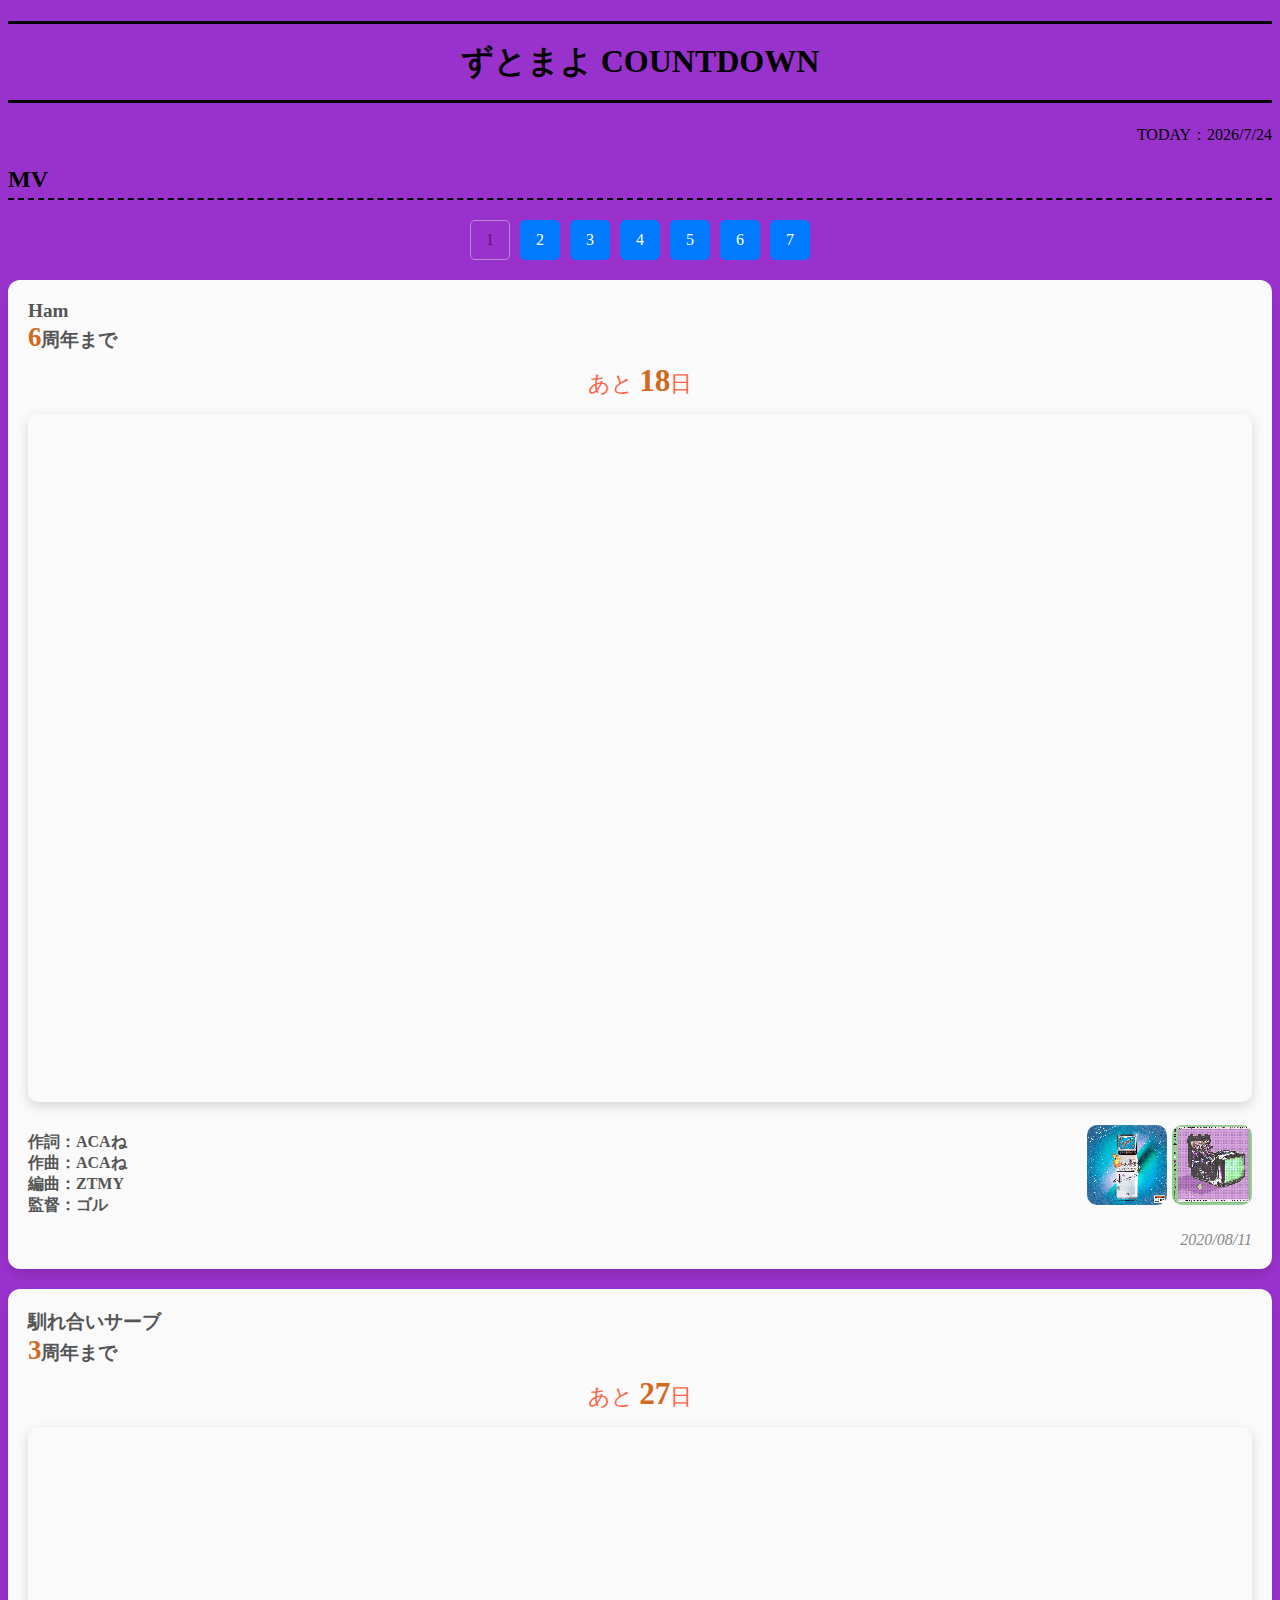
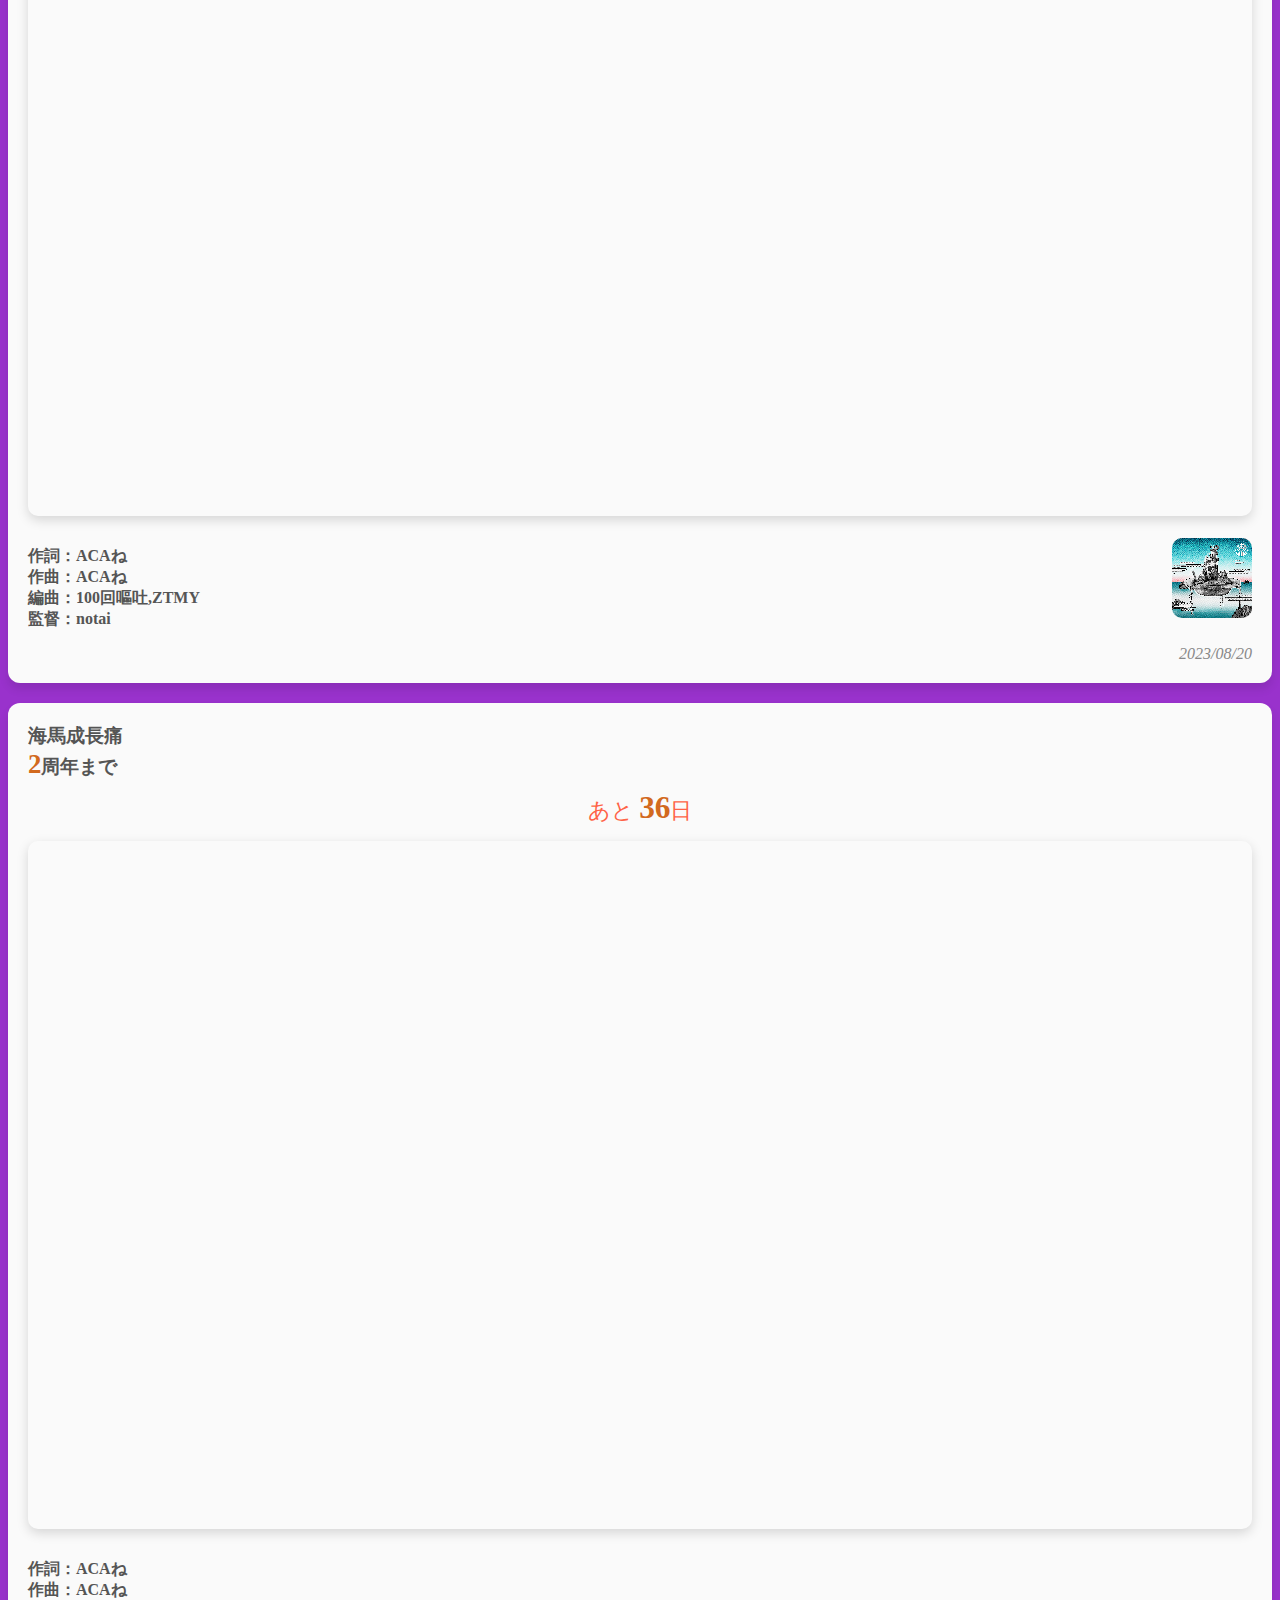
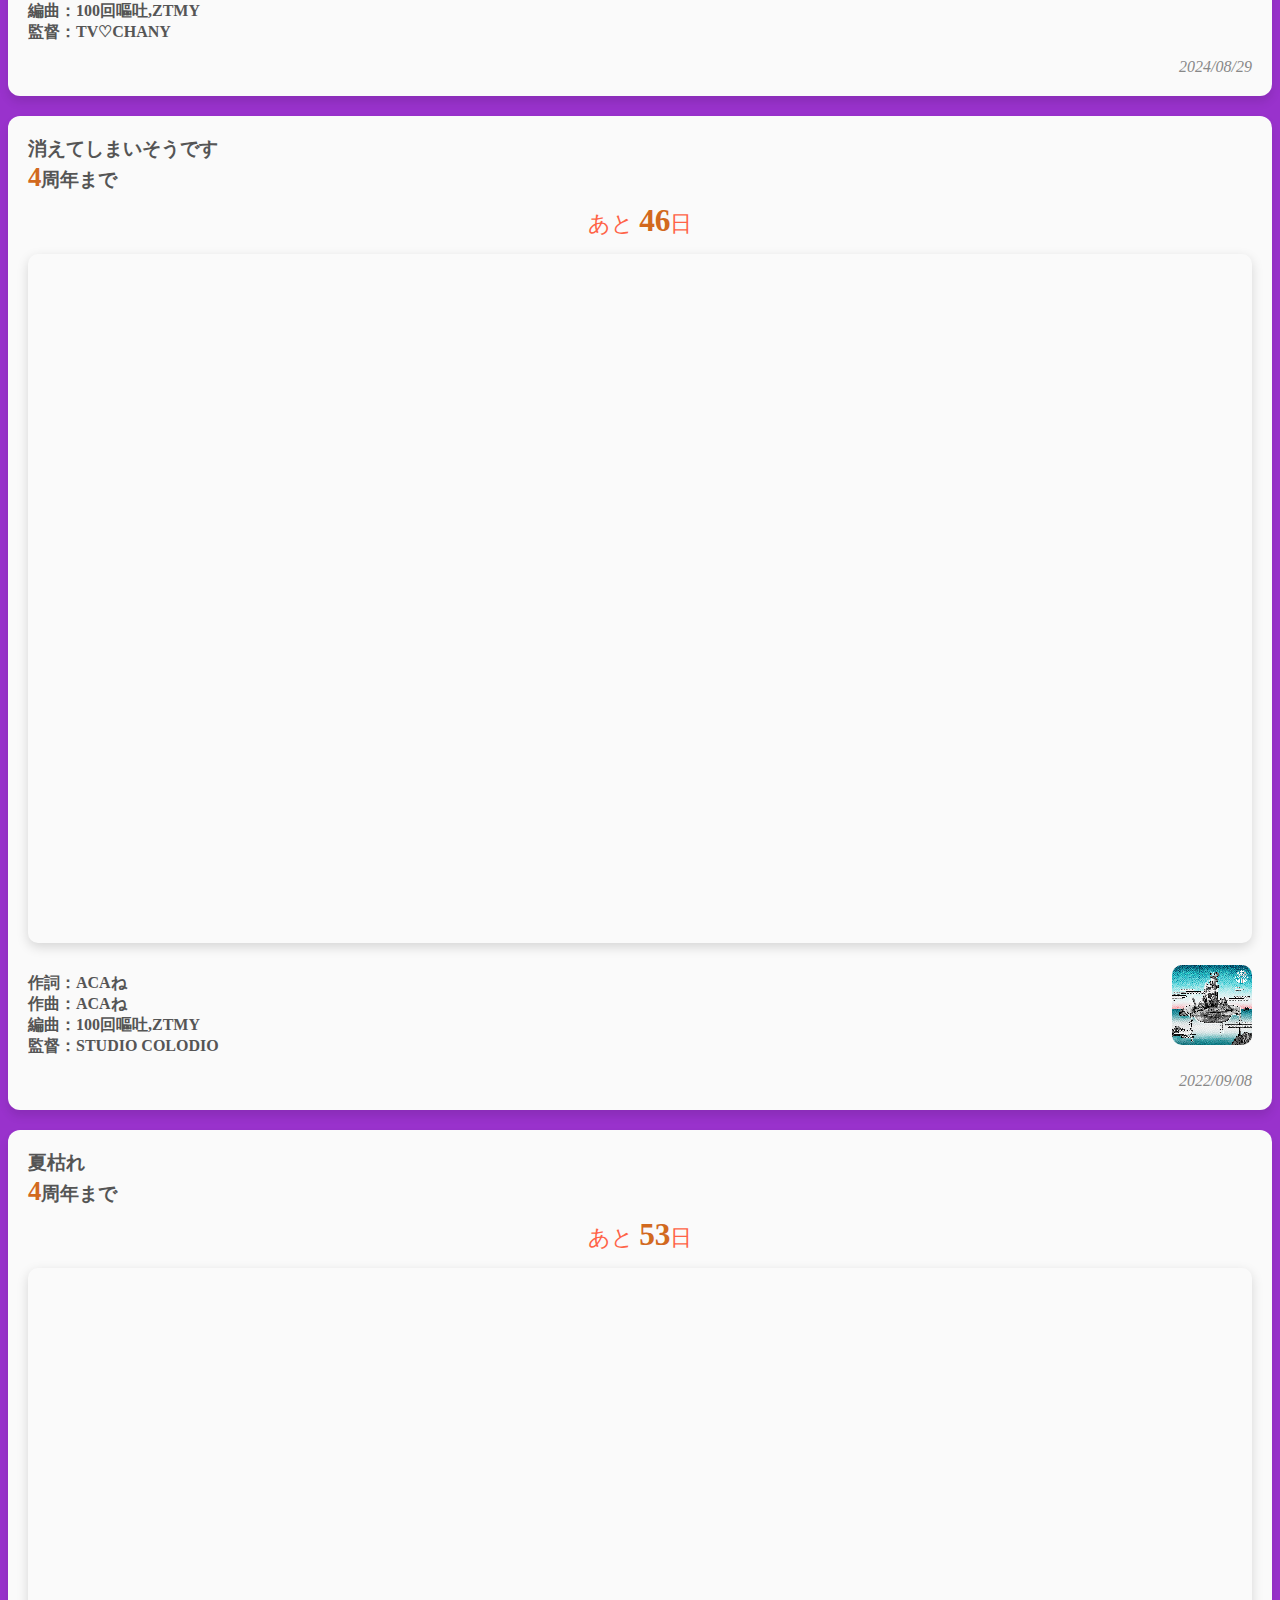
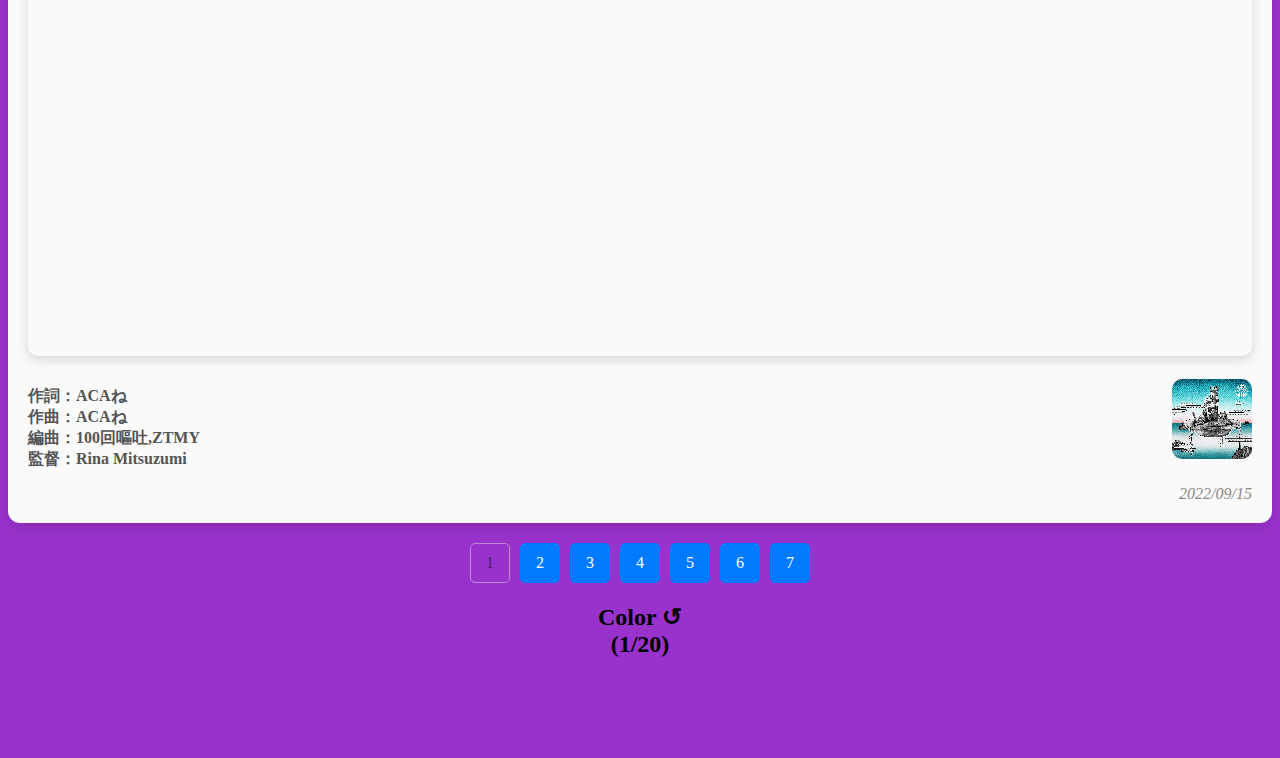
==== index.html @ fba8f708 "ページネーション仕組み完成" ====
<!DOCTYPE html>
<html>
  <head>
    <meta charset="utf-8" />
    <meta name="viewport" content="width=device-width, initial-scale=1.0" />
    <title>ずとまよ COUNTDOWN</title>
    <link rel="stylesheet" href="css/styles.css" />
  </head>
  <body>
    <div id="confetti" class="confetti">
      <canvas></canvas>
      <h1
        id="header"
        onclick="createDisplay(DISPLAY.MV.code)"
        class="center-text"
      >
        ずとまよ COUNTDOWN
      </h1>
      <div class="margin-bottom-100" id="display"></div>
    </div>
    <script src="https://code.jquery.com/jquery-3.6.0.min.js"></script>
    <script src="js/confetti.js"></script>
    <script src="js/functions.js"></script>
    <script src="js/main.js"></script>
  </body>
</html>
---- css/styles.css ----
/* 画面タイトル用CSS */
h1 {
  padding: 1rem 2rem;
  border-top: 3px solid ;
  border-bottom: 3px solid ;
  cursor: pointer;
}

.h2-display {
  border-bottom: 2px dashed;
  padding-bottom: 5px;
  font-size: 1.5em;
}

/* テキスト用CSS */
*{
  font-family: "misaki_gothic_2nd";
  image-rendering: pixelated;
}

.center-text {
  text-align: center;
}

.left-text {
  text-align: left;
}

.right-text {
  text-align: right;
}

.margin-top-20 {
  margin: 20px auto;
}

.margin-bottom-100 {
  margin: auto auto 100px auto;
}
/* mv用CSS */
.mv-list {
  display: flex;
  flex-direction: column;
  gap: 20px;
}

.mv-item {
  background-color: #fafafa;
  padding: 20px;
  border-radius: 12px;
  box-shadow: 0 6px 10px rgba(0, 0, 0, 0.1);
  transition: background-color 0.3s ease;
}

.mv-item:hover {
  background-color: #f4f4f4;
}

.mv-name {
  font-weight: bold;
  font-size: 1.2em;
  color: #555;
}

/* 強調スタイル */
.highlight {
  font-weight: bold;
  font-size: 1.4em;
  color: #d2691e;
}

.mv-days {
  color: #ff6347;
  font-size: 1.4em;
  text-align: center;
  margin-top: 10px;
}

.mv-iframe-container {
  position: relative;
  width: 100%;
  padding-top: 56.25%; /* 16:9 aspect ratio */
  margin-top: 15px;
  box-shadow: 0 4px 12px rgba(0, 0, 0, 0.15);
  border-radius: 10px;
  overflow: hidden;
}

.mv-iframe-container iframe {
  position: absolute;
  top: 0;
  left: 0;
  width: 100%;
  height: 100%;
}


/* 横並びにするためのスタイル */
.mv-info-container {
  display: flex;
  justify-content: space-between;
  align-items: center;
  margin-top: 15px;
}

.mv-info {
  margin-top: 15px;
  font-size: 1em;
  color: #555;
  font-weight: bold;
}

.album-container {
  text-align: right;
  margin-left: 10px;
}

/* 画像用CSS */
.album {
  width: 80px;
  height: 80px;
  border-radius: 10px;
  margin-left: 5px;
  transition: transform 0.3s ease;
}

.album:hover {
  transform: scale(1.1);
}

/* 日付スタイル */
.mv-date {
  text-align: right;
  font-style: italic;
  font-family: "Georgia", serif;
  color: #888;
  margin-top: 15px;
}


/* 紙吹雪用CSS */
.confetti canvas {
  position: fixed;
  top: 0;
  left: 0;
  width: 100%;  /* 幅を全体に広げる */
  height: 100%; /* 高さを全体に広げる */
  pointer-events: none; /* 他の要素の操作を妨げないようにする */
}

/* ページネーション用 */
.pagination {
  display: flex;
  justify-content: center;
  align-items: center;
  margin: 20px 0;
}

.pagination a {
  /* color: #333; */
  padding: 10px 15px;
  margin: 0 5px;
  border: 1px solid #ddd;
  border-radius: 5px;
  text-decoration: none;
  transition: background-color 0.3s, color 0.3s;
}

.pagination a:hover {
  background-color: #f0f0f0;
  color: #007bff;
}

.pagination a.active {
  background-color: #007bff;
  color: #fff;
  border: 1px solid #007bff;
}

.pagination a.disabled {
  pointer-events: none;
  opacity: 0.5;
}
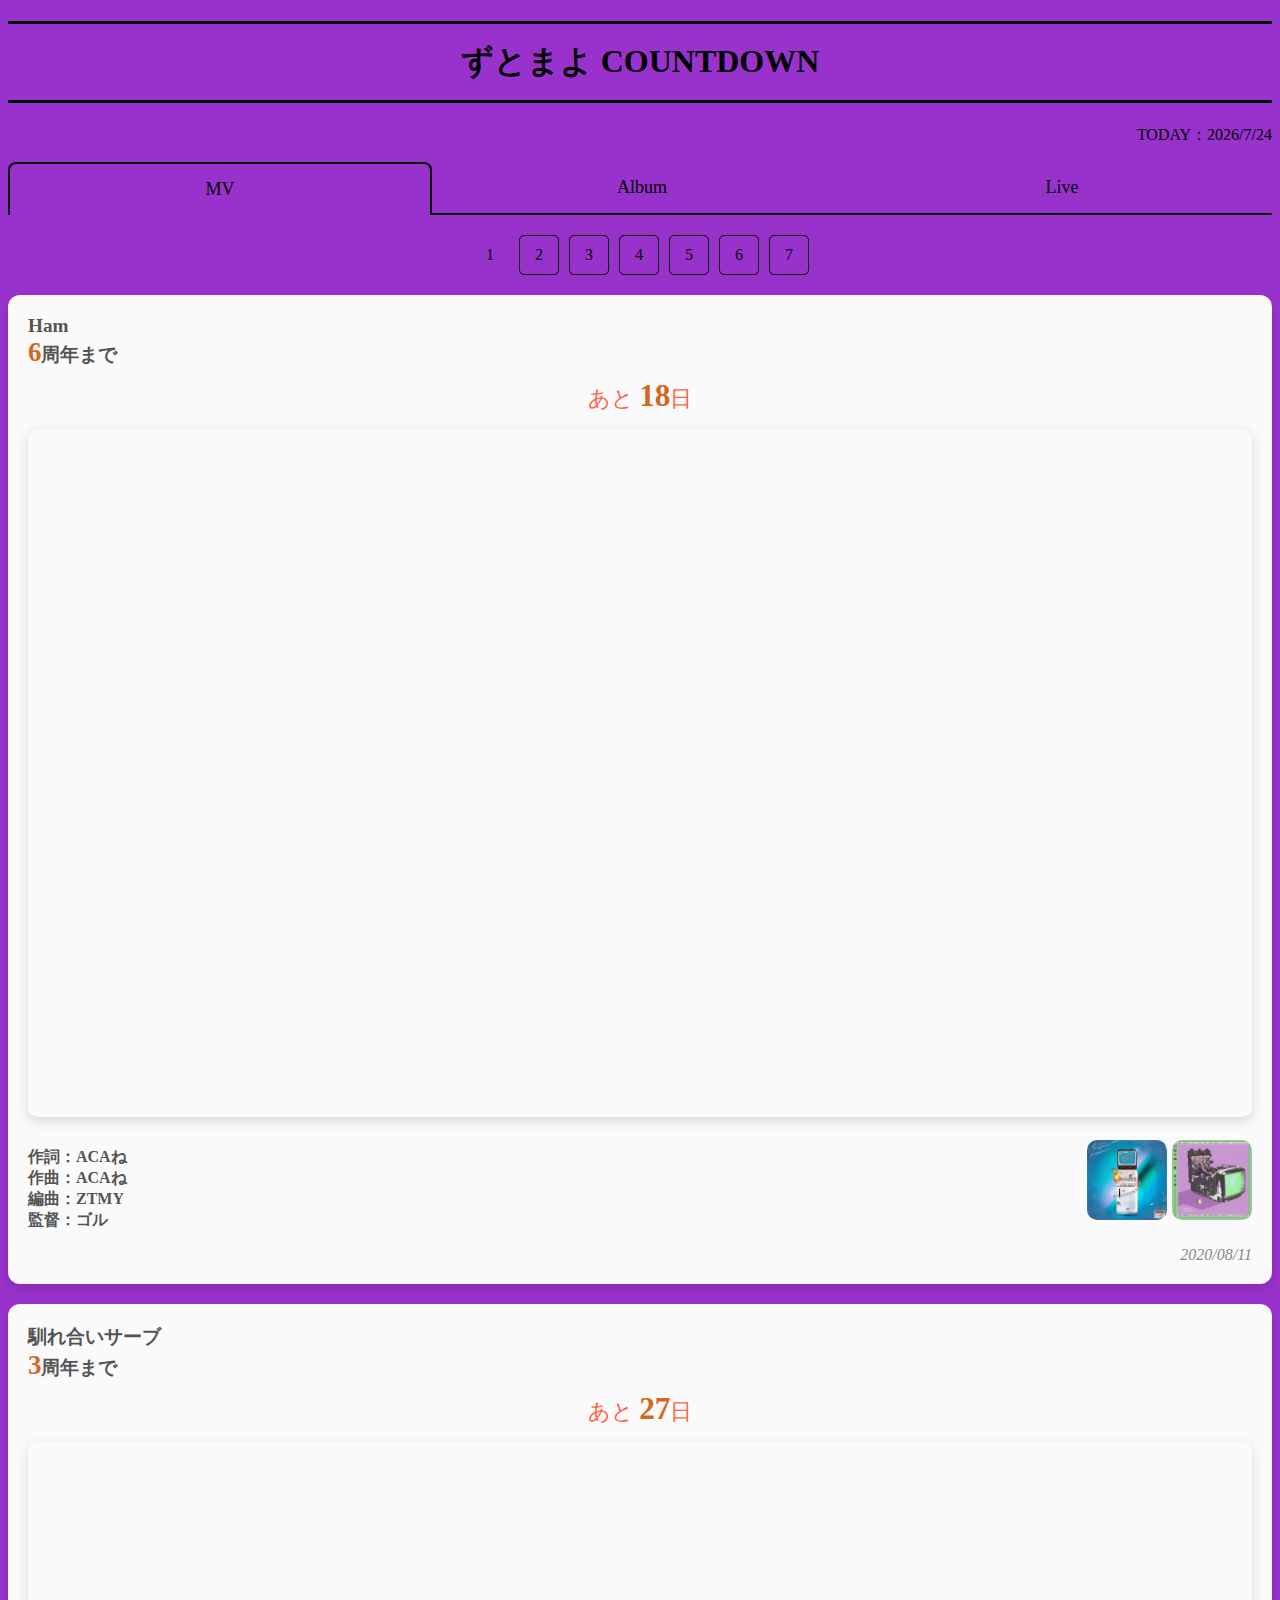
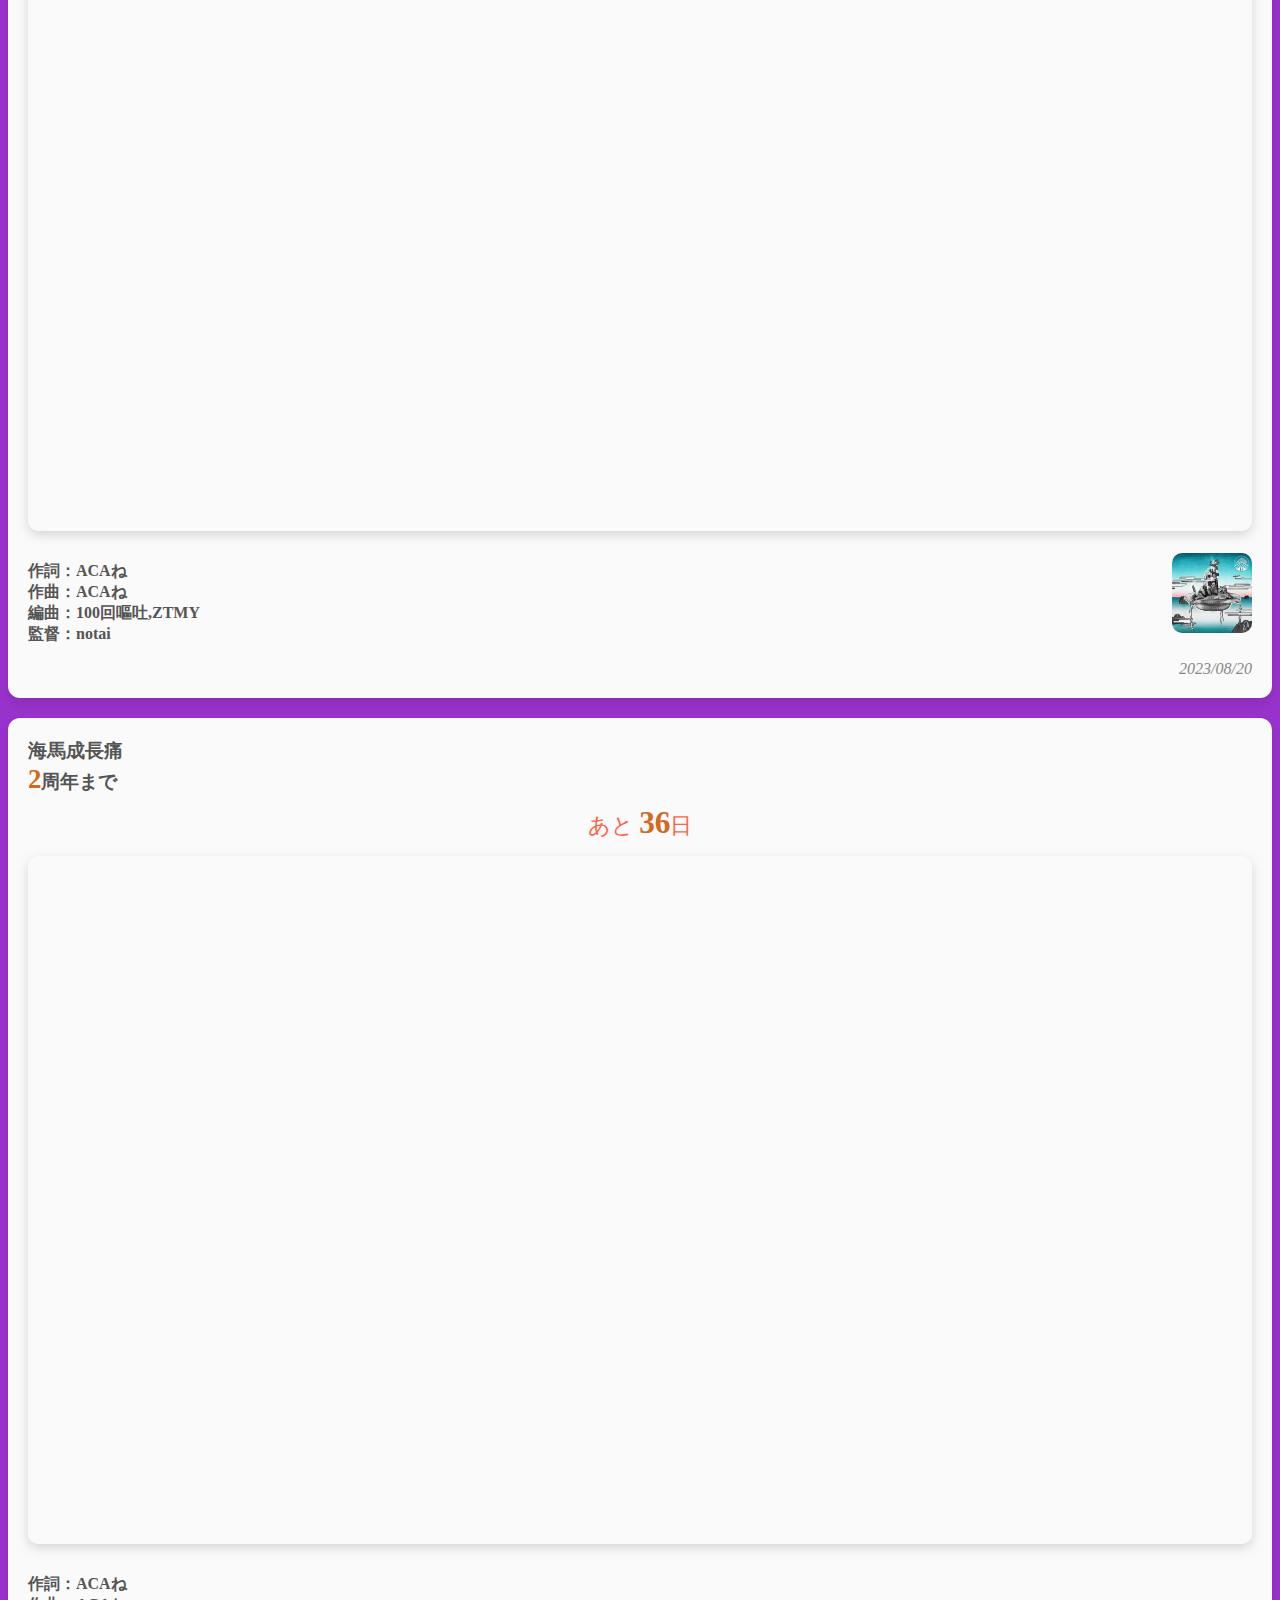
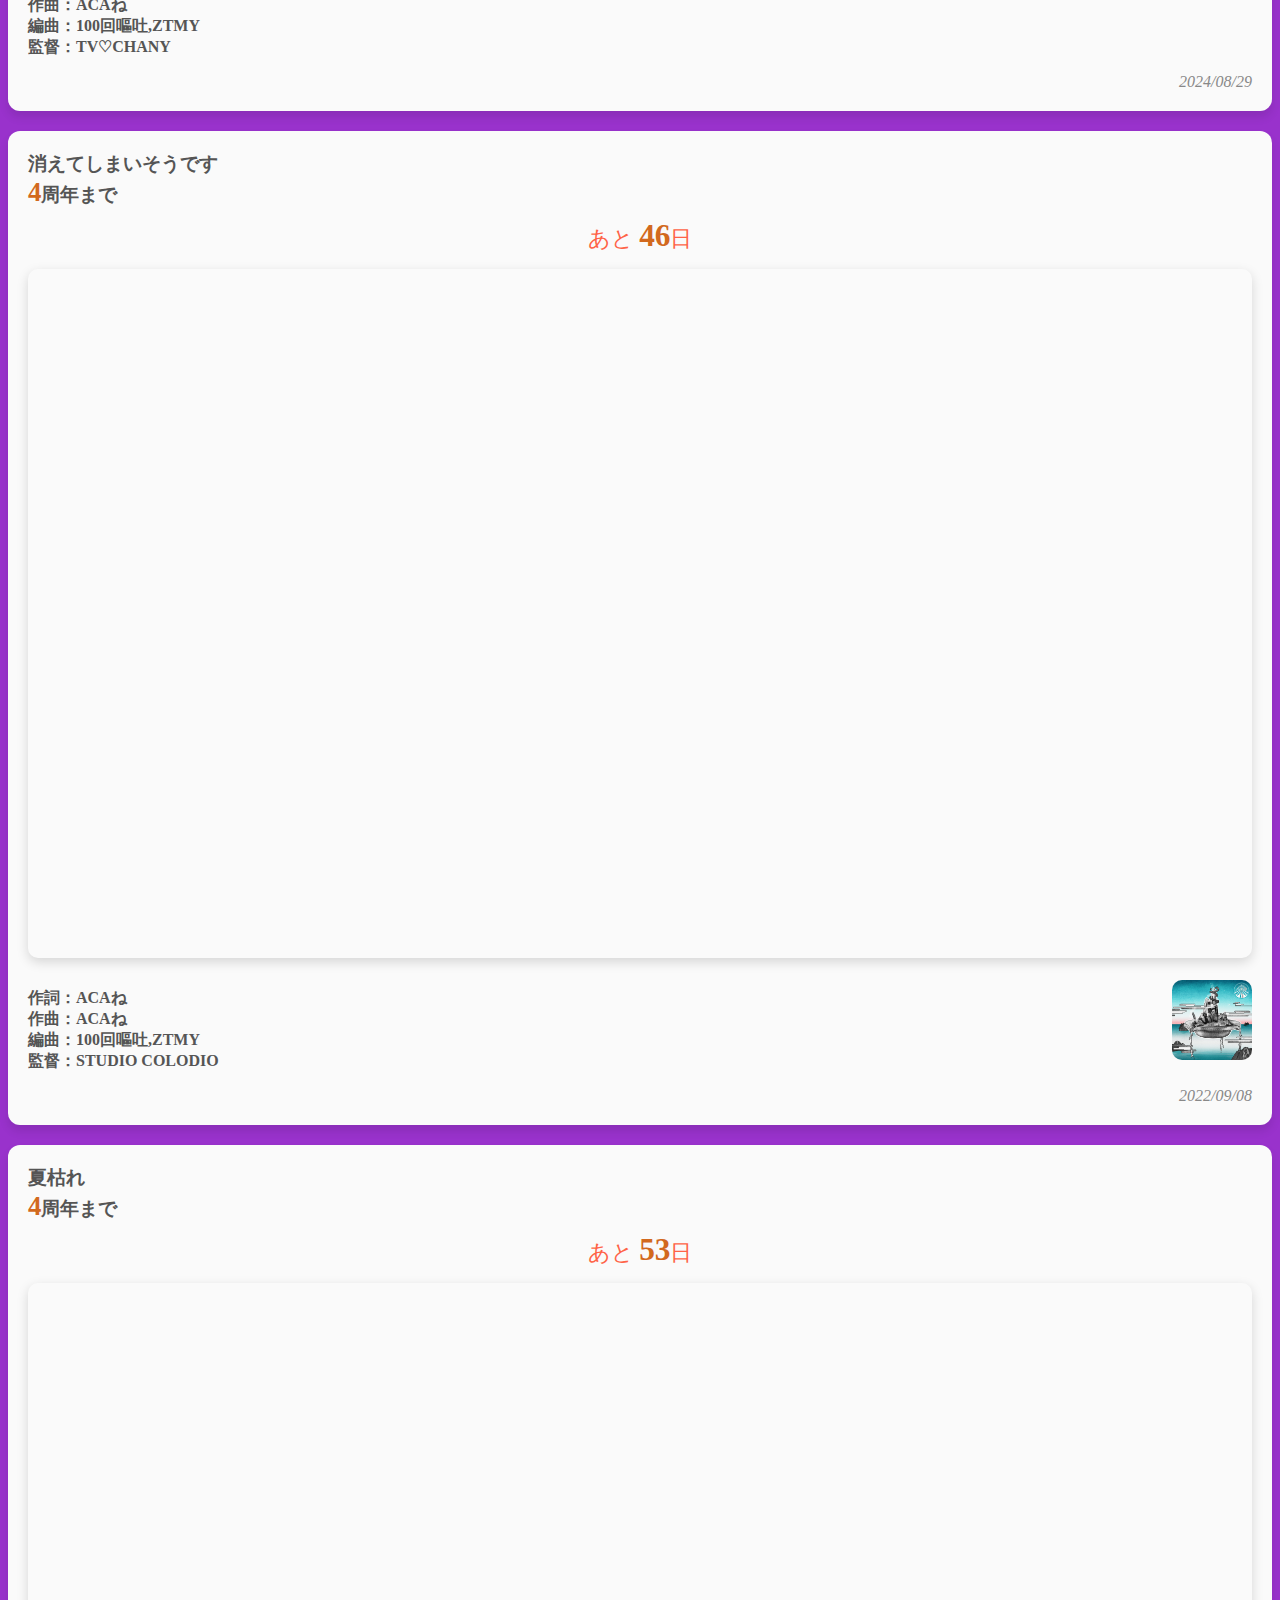
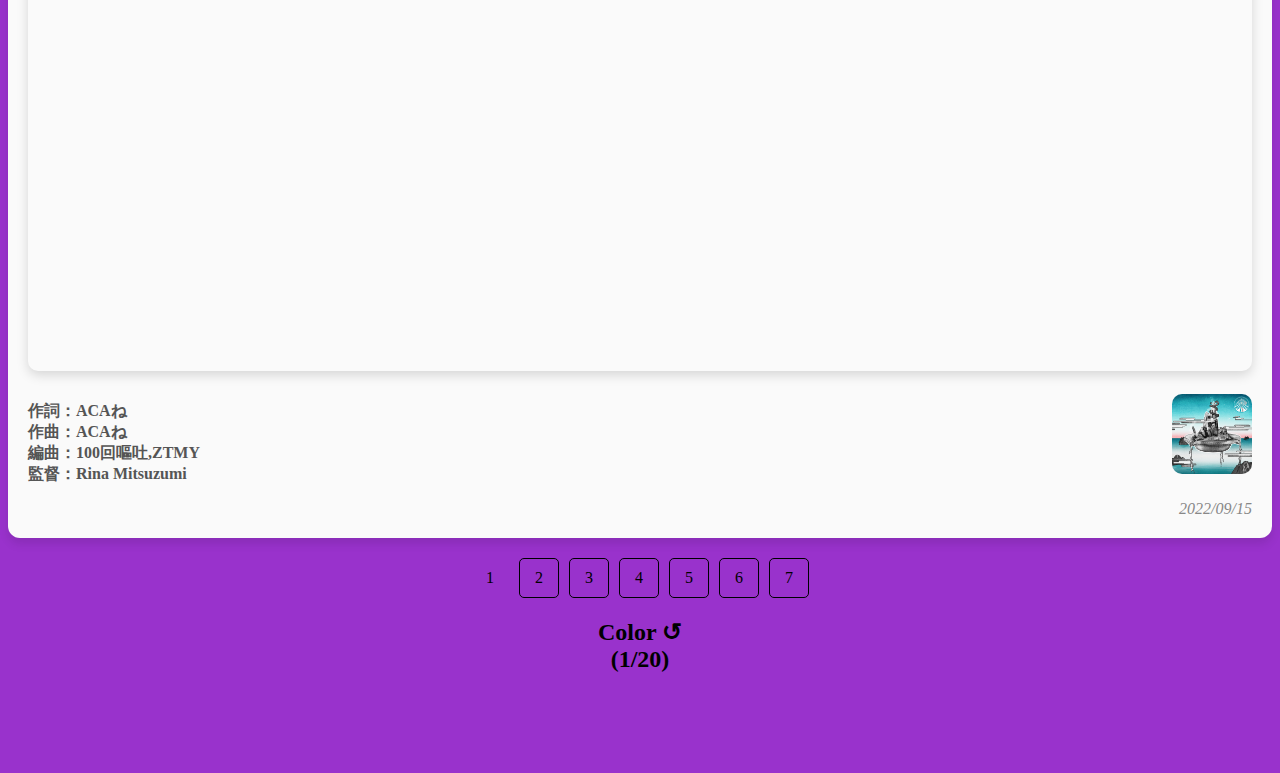
==== commit e31abd63: "ヘッダクリックで画面初期化、タブ機能実装、ページングを共通変数で管理" ====
--- a/index.html
+++ b/index.html
@@ -9,11 +9,7 @@
   <body>
     <div id="confetti" class="confetti">
       <canvas></canvas>
-      <h1
-        id="header"
-        onclick="createDisplay(DISPLAY.MV.code)"
-        class="center-text"
-      >
+      <h1 id="header" class="center-text" onclick="location.reload(true) ">
         ずとまよ COUNTDOWN
       </h1>
       <div class="margin-bottom-100" id="display"></div>
--- a/css/styles.css
+++ b/css/styles.css
@@ -12,10 +12,39 @@
   font-size: 1.5em;
 }
 
+/* タブ切り替え用 */
+.tab-content {
+  display: flex;
+  width: 100%;
+  overflow: hidden;
+}
+
+.tab-item {
+  flex: 1;
+  padding: 15px 0;
+  text-align: center;
+  font-size: 18px;
+  cursor: pointer;
+  border: 2px solid ;
+  border-top-left-radius: 8px;
+  border-top-right-radius: 8px;
+}
+
+.tab-selected {
+  border-bottom: none;
+}
+
+.tab-unselected {
+  border-top: none;
+  border-right: none;
+  border-left: none;
+}
+
+
 /* テキスト用CSS */
 *{
   font-family: "misaki_gothic_2nd";
-  image-rendering: pixelated;
+  transition: background-color 0.3s, color 0.3s;
 }
 
 .center-text {
@@ -37,6 +66,7 @@
 .margin-bottom-100 {
   margin: auto auto 100px auto;
 }
+
 /* mv用CSS */
 .mv-list {
   display: flex;
@@ -94,8 +124,6 @@
   height: 100%;
 }
 
-
-/* 横並びにするためのスタイル */
 .mv-info-container {
   display: flex;
   justify-content: space-between;
@@ -157,27 +185,17 @@
 }
 
 .pagination a {
-  /* color: #333; */
   padding: 10px 15px;
   margin: 0 5px;
-  border: 1px solid #ddd;
   border-radius: 5px;
   text-decoration: none;
-  transition: background-color 0.3s, color 0.3s;
-}
-
-.pagination a:hover {
-  background-color: #f0f0f0;
-  color: #007bff;
+  cursor: pointer;
 }
 
 .pagination a.active {
-  background-color: #007bff;
-  color: #fff;
-  border: 1px solid #007bff;
+  border: 1px solid ;
 }
 
 .pagination a.disabled {
   pointer-events: none;
-  opacity: 0.5;
 }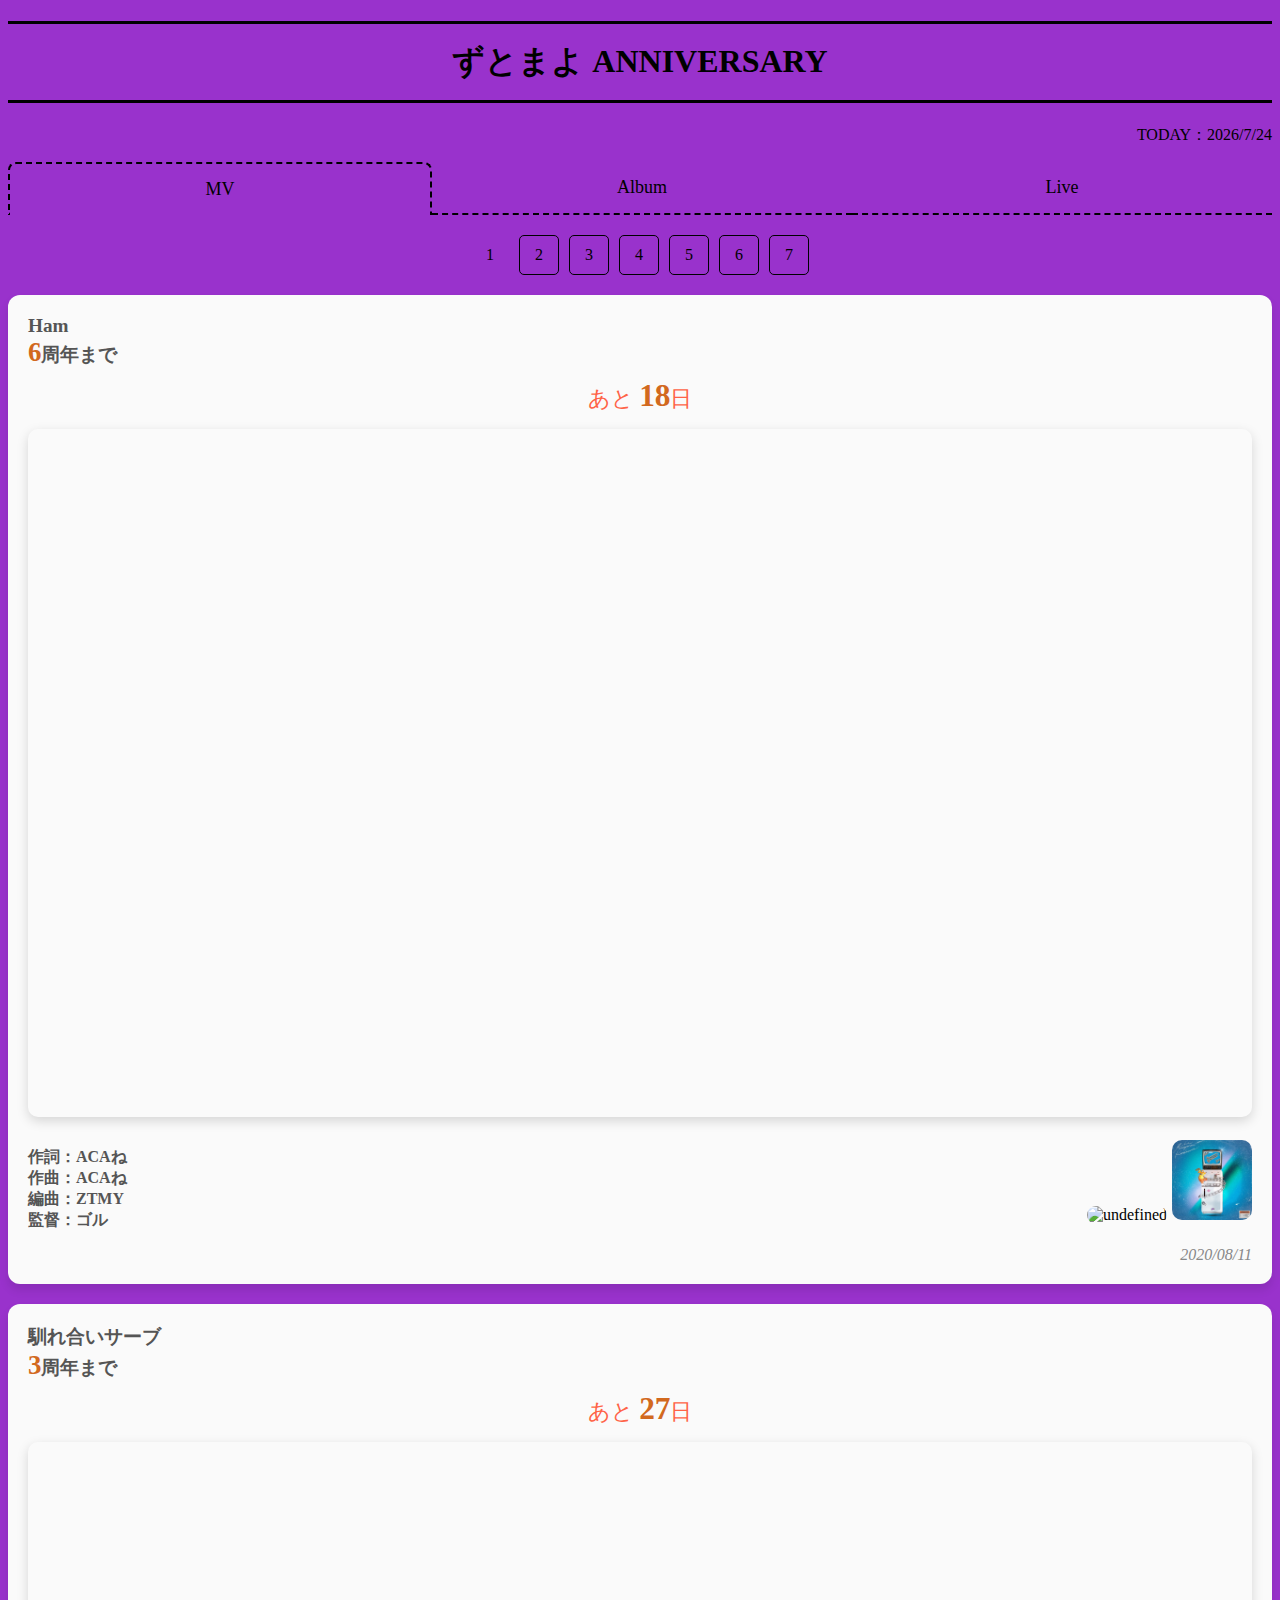
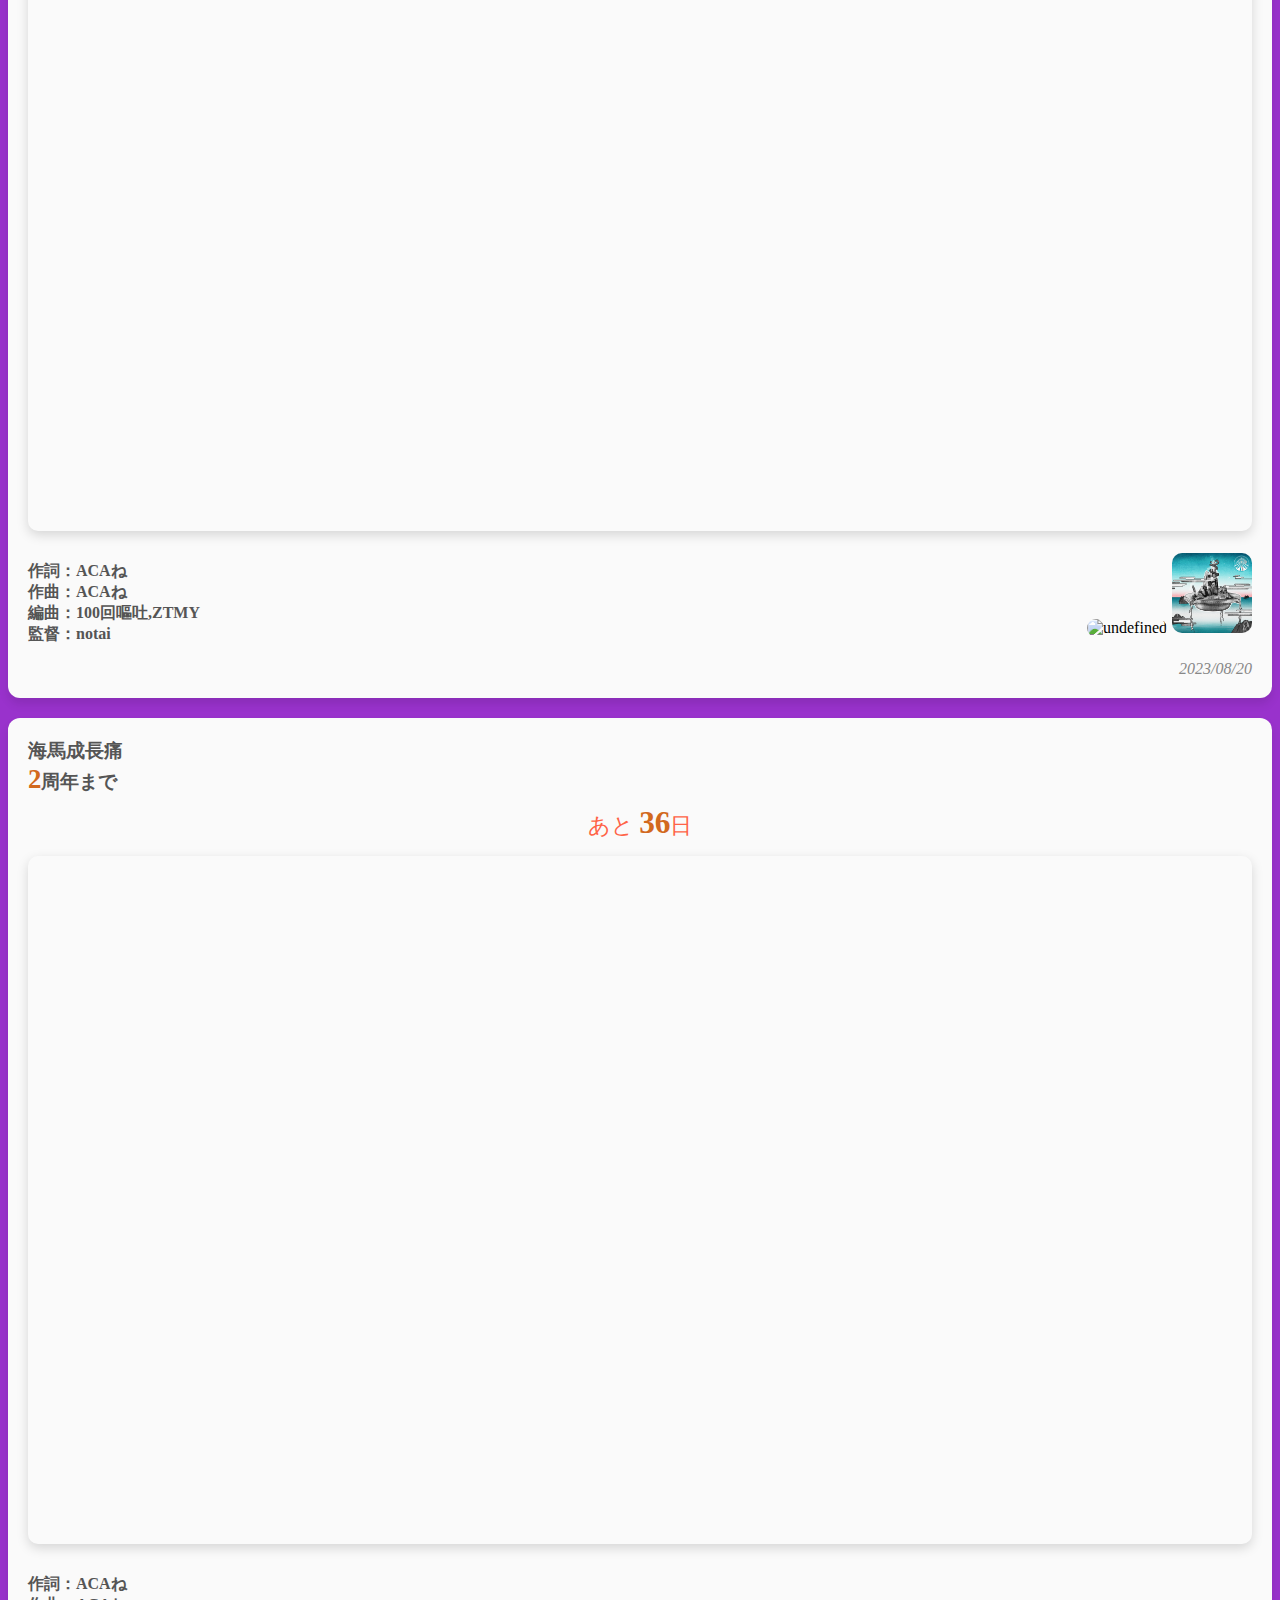
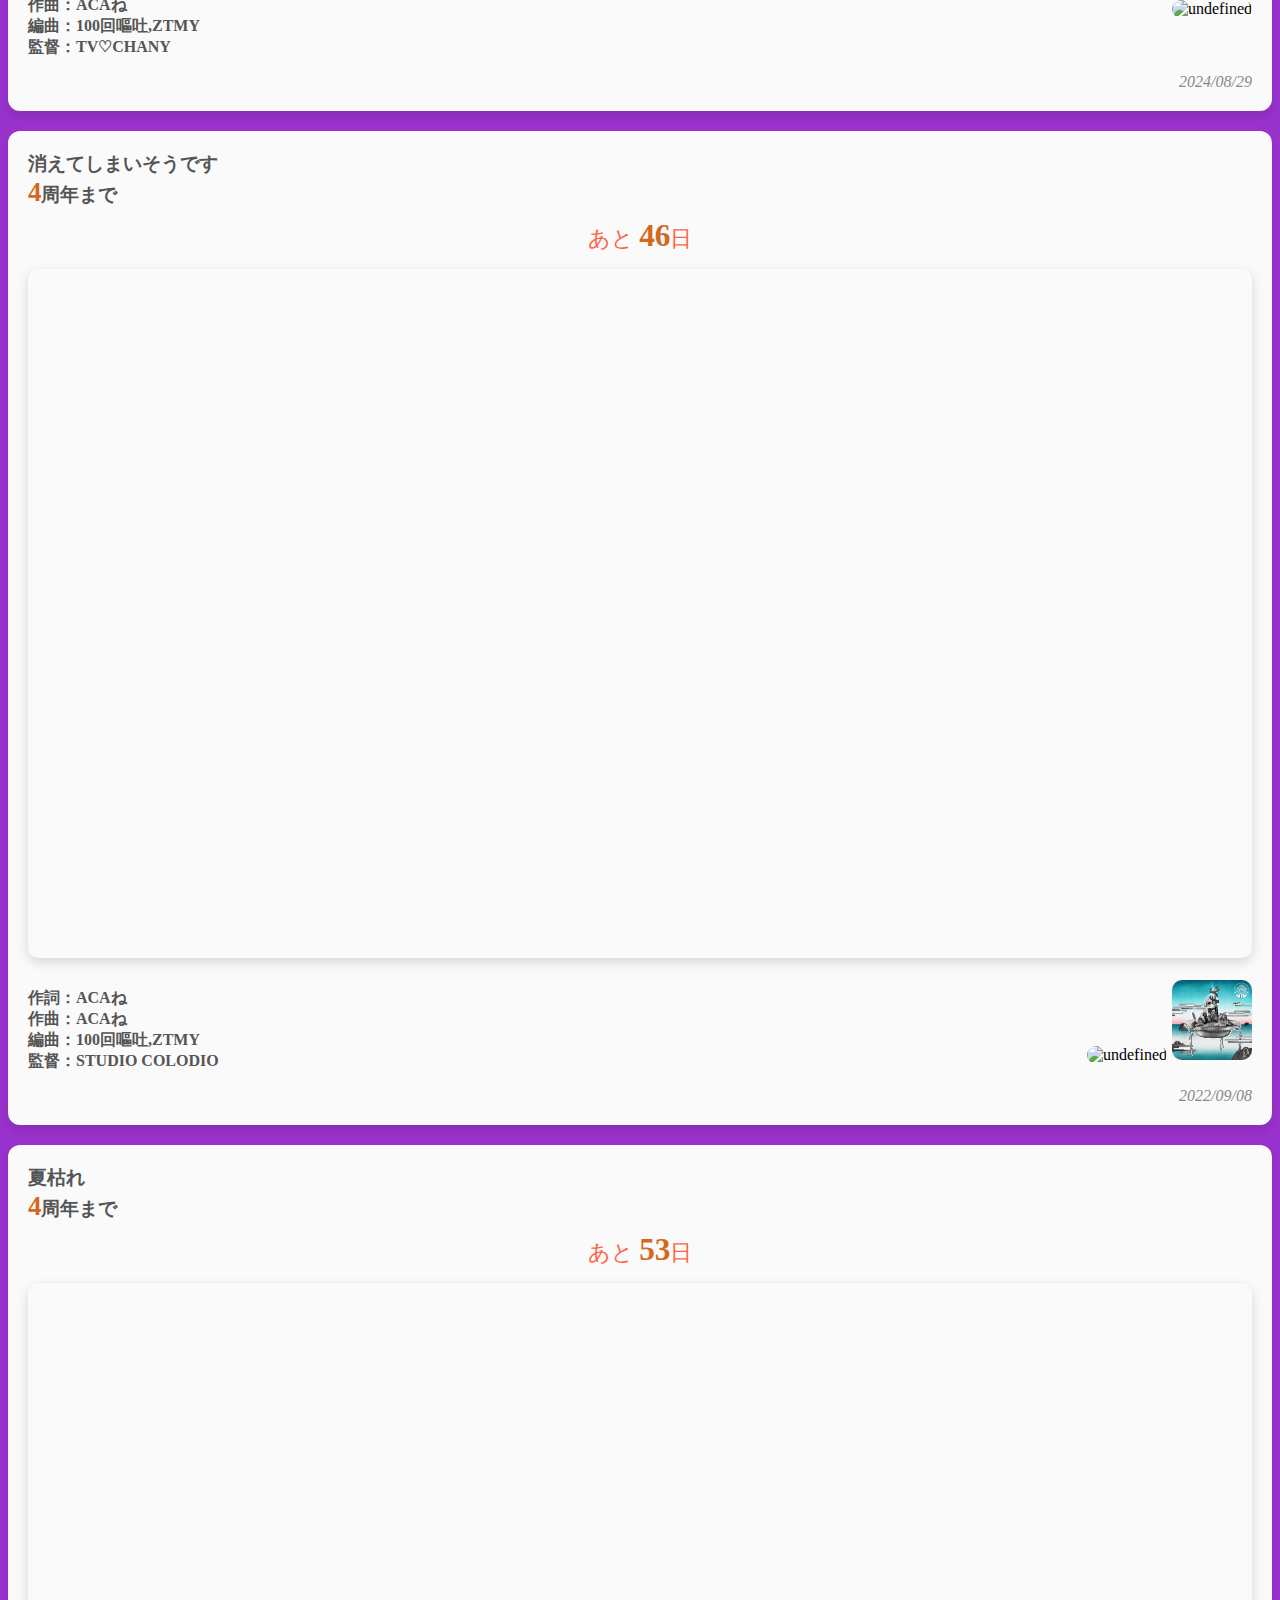
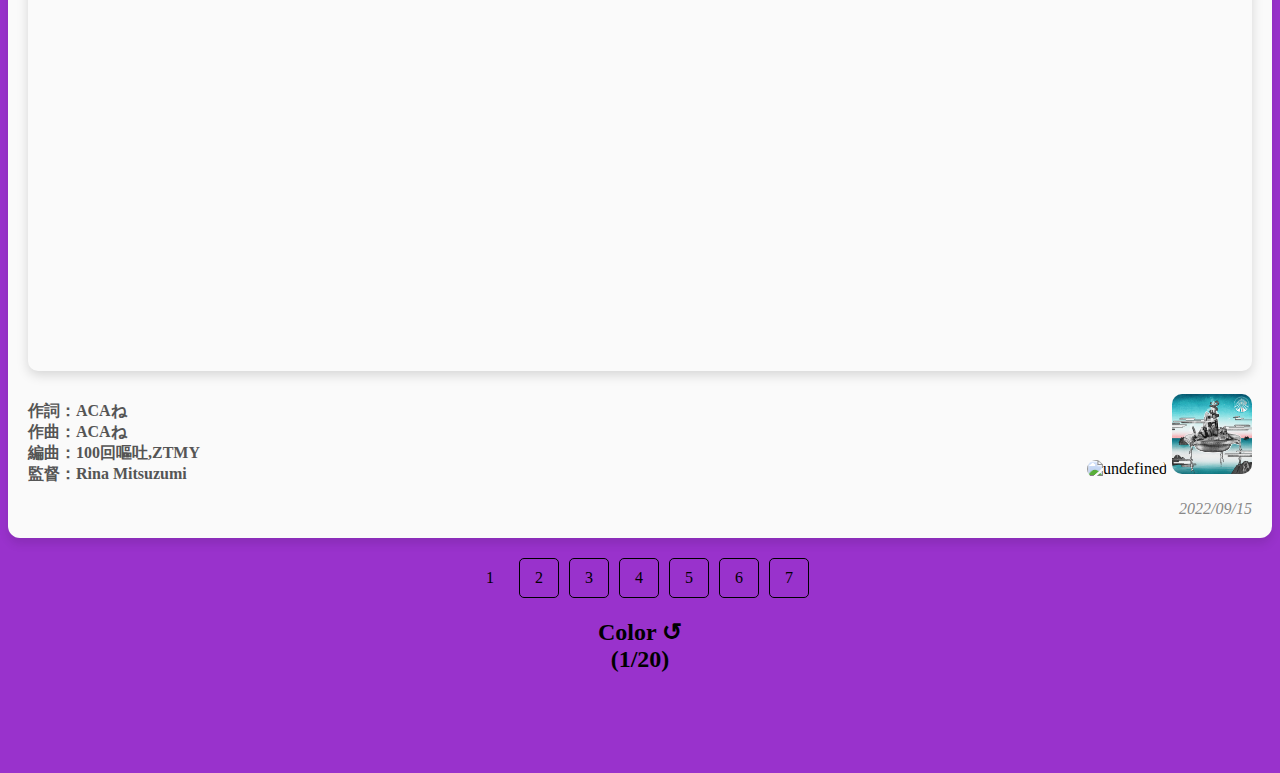
==== commit fbc9d44c: "cardのcss名修正、albumpath変更、タイトル修正" ====
--- a/index.html
+++ b/index.html
@@ -3,14 +3,14 @@
   <head>
     <meta charset="utf-8" />
     <meta name="viewport" content="width=device-width, initial-scale=1.0" />
-    <title>ずとまよ COUNTDOWN</title>
+    <title>ずとまよ ANNIVERSARY</title>
     <link rel="stylesheet" href="css/styles.css" />
   </head>
   <body>
     <div id="confetti" class="confetti">
       <canvas></canvas>
       <h1 id="header" class="center-text" onclick="location.reload(true) ">
-        ずとまよ COUNTDOWN
+        ずとまよ ANNIVERSARY
       </h1>
       <div class="margin-bottom-100" id="display"></div>
     </div>
--- a/css/styles.css
+++ b/css/styles.css
@@ -25,7 +25,7 @@
   text-align: center;
   font-size: 18px;
   cursor: pointer;
-  border: 2px solid ;
+  border: 2px dashed ;
   border-top-left-radius: 8px;
   border-top-right-radius: 8px;
 }
@@ -68,13 +68,13 @@
 }
 
 /* mv用CSS */
-.mv-list {
+.card-list {
   display: flex;
   flex-direction: column;
   gap: 20px;
 }
 
-.mv-item {
+.card-item {
   background-color: #fafafa;
   padding: 20px;
   border-radius: 12px;
@@ -82,11 +82,11 @@
   transition: background-color 0.3s ease;
 }
 
-.mv-item:hover {
+.card-item:hover {
   background-color: #f4f4f4;
 }
 
-.mv-name {
+.card-name {
   font-weight: bold;
   font-size: 1.2em;
   color: #555;
@@ -99,14 +99,14 @@
   color: #d2691e;
 }
 
-.mv-days {
+.card-days {
   color: #ff6347;
   font-size: 1.4em;
   text-align: center;
   margin-top: 10px;
 }
 
-.mv-iframe-container {
+.card-iframe-container {
   position: relative;
   width: 100%;
   padding-top: 56.25%; /* 16:9 aspect ratio */
@@ -116,7 +116,7 @@
   overflow: hidden;
 }
 
-.mv-iframe-container iframe {
+.card-iframe-container iframe {
   position: absolute;
   top: 0;
   left: 0;
@@ -124,21 +124,21 @@
   height: 100%;
 }
 
-.mv-info-container {
+.card-info-container {
   display: flex;
   justify-content: space-between;
   align-items: center;
   margin-top: 15px;
 }
 
-.mv-info {
+.card-info {
   margin-top: 15px;
   font-size: 1em;
   color: #555;
   font-weight: bold;
 }
 
-.album-container {
+.card-album-container {
   text-align: right;
   margin-left: 10px;
 }
@@ -157,7 +157,7 @@
 }
 
 /* 日付スタイル */
-.mv-date {
+.card-date {
   text-align: right;
   font-style: italic;
   font-family: "Georgia", serif;
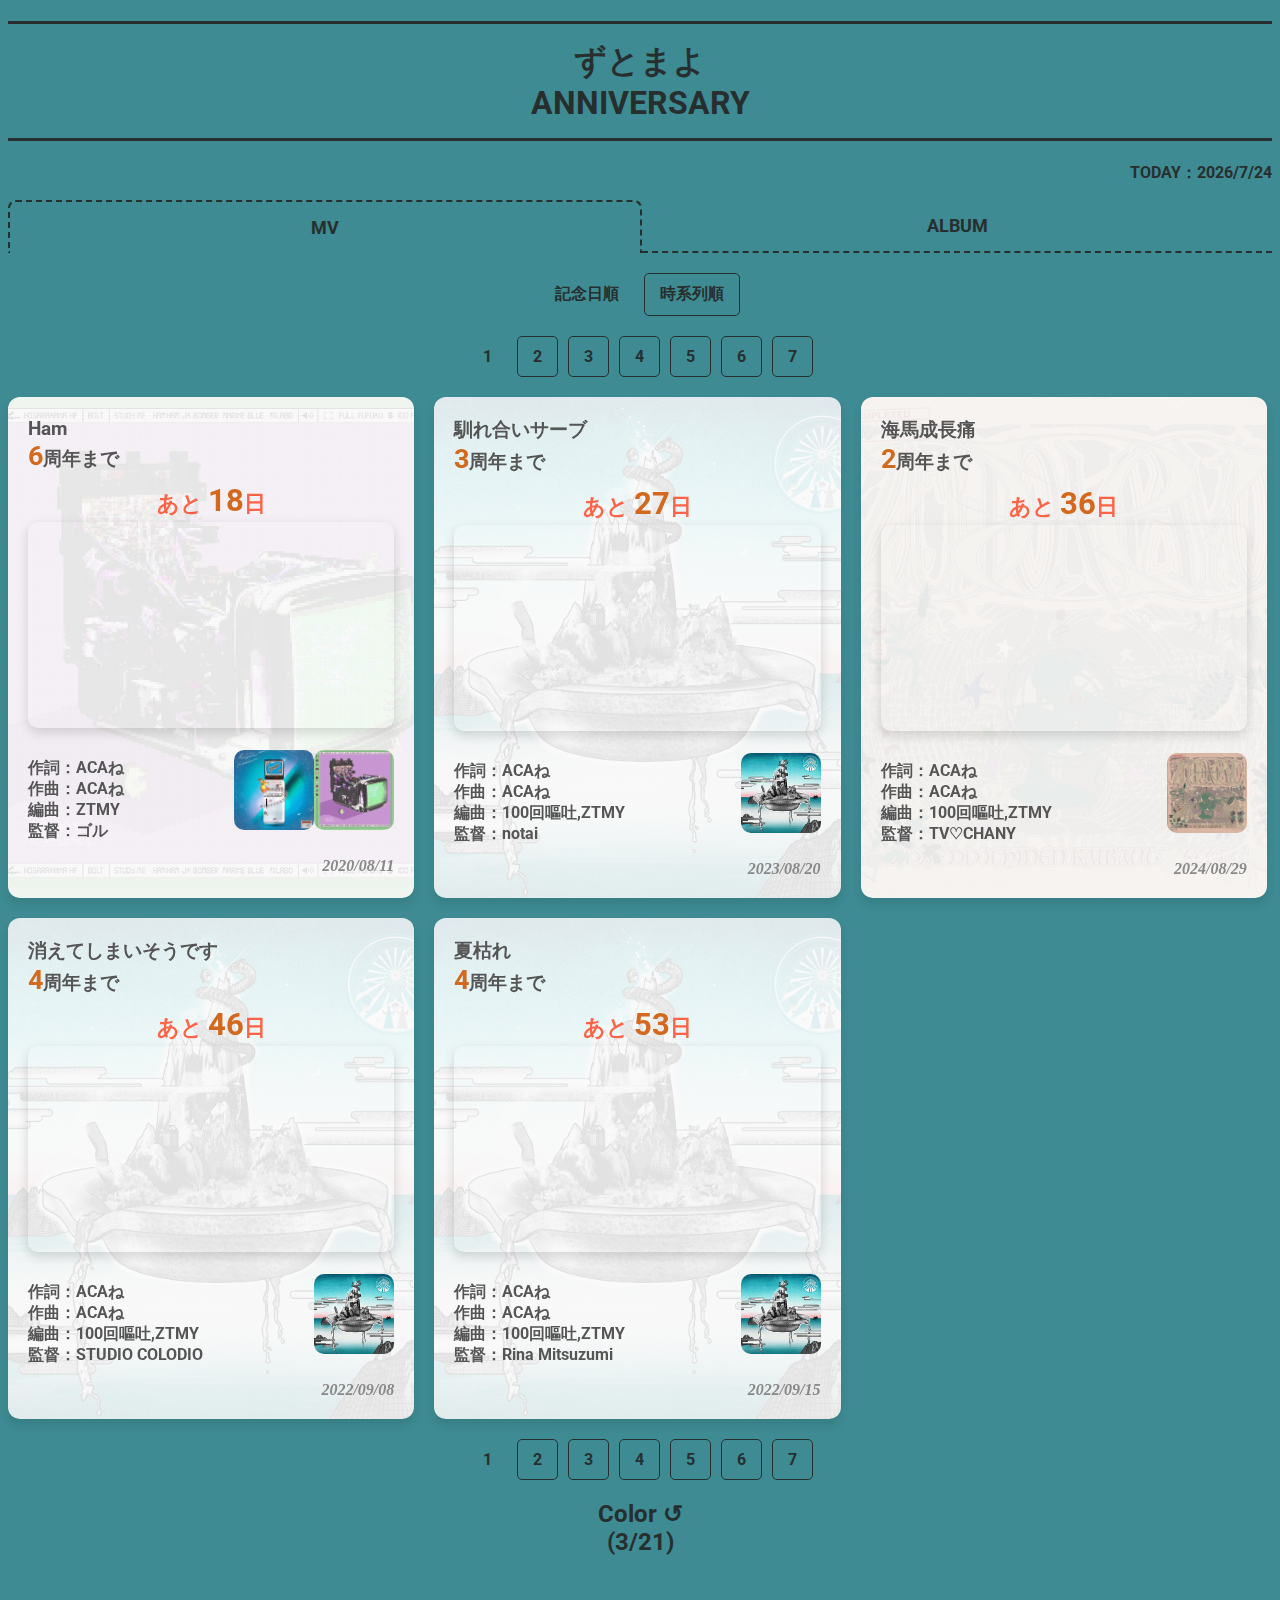
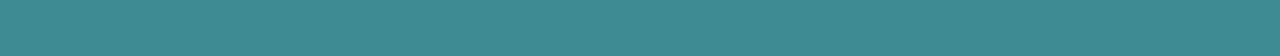
==== commit e25a0466: "favicon設定" ====
--- a/index.html
+++ b/index.html
@@ -3,6 +3,7 @@
   <head>
     <meta charset="utf-8" />
     <meta name="viewport" content="width=device-width, initial-scale=1.0" />
+    <link rel="icon" href="images/clacker.jpg" type="image/png" />
     <title>ずとまよ ANNIVERSARY</title>
     <link rel="stylesheet" href="css/styles.css" />
   </head>
@@ -10,11 +11,19 @@
     <div id="confetti" class="confetti">
       <canvas></canvas>
       <h1 id="header" class="center-text" onclick="location.reload(true) ">
-        ずとまよ ANNIVERSARY
+        ずとまよ <br />ANNIVERSARY
       </h1>
       <div class="margin-bottom-100" id="display"></div>
     </div>
+    <!-- オーバーレイと拡大画像表示用の要素 -->
+    <div id="overlay">
+      <img src="" alt="拡大表示画像" />
+    </div>
     <script src="https://code.jquery.com/jquery-3.6.0.min.js"></script>
+    <link
+      href="https://fonts.googleapis.com/css2?family=Roboto:wght@400;700&display=swap"
+      rel="stylesheet"
+    />
     <script src="js/confetti.js"></script>
     <script src="js/functions.js"></script>
     <script src="js/main.js"></script>
--- a/css/styles.css
+++ b/css/styles.css
@@ -43,8 +43,8 @@
 
 /* テキスト用CSS */
 *{
-  font-family: "misaki_gothic_2nd";
-  transition: background-color 0.3s, color 0.3s;
+  font-family: 'Roboto', sans-serif;
+  font-weight: 700; /* 見出しは太字に */
 }
 
 .center-text {
@@ -80,6 +80,32 @@
   border-radius: 12px;
   box-shadow: 0 6px 10px rgba(0, 0, 0, 0.1);
   transition: background-color 0.3s ease;
+  position: relative; /* 擬似要素を配置するために必要 */
+  overflow: hidden; /* 内容がカードの枠を超えないように */
+}
+
+/* 背景画像用設定 */
+.card-item::before {
+  content: '';
+  position: absolute;
+  top: 0;
+  left: 0;
+  width: 100%;
+  height: 100%;
+  background-image: url('../images/album/潜潜話.jpg'); /* 背景画像のパス */
+  background-size: cover;
+  background-position: center;
+  background-repeat: no-repeat;
+  opacity: 0.1; /* 透明度を設定 (0.0 〜 1.0) */
+  z-index: 1; /* 背景画像を最背面に */
+  pointer-events: none; /* 背景がクリックを邪魔しないように */
+}
+
+.card-item > * {
+  position: relative;
+  z-index: 2; /* コンテンツを背景より前に表示 */
+  pointer-events: auto; /* コンテンツはクリック可能にする */
+  opacity: 1; /* 前面のコンテンツは透けないように完全に不透明 */
 }
 
 .card-item:hover {
@@ -91,6 +117,29 @@
   font-size: 1.2em;
   color: #555;
 }
+
+
+/* 横並びにするメディアクエリ */
+@media (min-width: 768px) {
+  .card-list {
+    flex-direction: row;
+    flex-wrap: wrap;
+  }
+
+  .card-item {
+    flex: 1 1 100%; /* 1列に並ぶ */
+    max-width: 100%;
+  }
+}
+
+@media (min-width: 1024px) {
+  .card-item {
+    flex: 1 1 calc(33.33% - 55px); /* 3列に並ぶ */
+    max-width: calc(33.33% - 55px);
+  }
+}
+
+
 
 /* 強調スタイル */
 .highlight {
@@ -110,7 +159,7 @@
   position: relative;
   width: 100%;
   padding-top: 56.25%; /* 16:9 aspect ratio */
-  margin-top: 15px;
+  margin-top: 3px;
   box-shadow: 0 4px 12px rgba(0, 0, 0, 0.15);
   border-radius: 10px;
   overflow: hidden;
@@ -138,22 +187,24 @@
   font-weight: bold;
 }
 
-.card-album-container {
+/* アルバム画像用CSS */
+.album-container {
   text-align: right;
-  margin-left: 10px;
-}
-
-/* 画像用CSS */
+}
+
 .album {
   width: 80px;
   height: 80px;
   border-radius: 10px;
-  margin-left: 5px;
+  object-fit: cover; /* 高さに合わせて画像を拡大し、はみ出た部分を切り抜く */
+  object-position: center; /* 中央を基準にして切り抜く */
   transition: transform 0.3s ease;
 }
 
-.album:hover {
-  transform: scale(1.1);
+/* アルバム画像用CSS 共通 */
+.album :hover {
+  transform: scale(1.2); /* ホバー時にさらに拡大 */
+  box-shadow: 0 6px 20px rgba(0, 0, 0, 0.2); /* 影を強調 */
 }
 
 /* 日付スタイル */
@@ -198,4 +249,64 @@
 
 .pagination a.disabled {
   pointer-events: none;
-}+}
+
+/* ソート用 */
+.sort {
+  display: flex;
+  justify-content: center;
+  align-items: center;
+  margin: 20px 0;
+}
+
+.sort a {
+  padding: 10px 15px;
+  margin: 0 5px;
+  border-radius: 5px;
+  text-decoration: none;
+  cursor: pointer;
+}
+
+.sort a.active {
+  border: 1px solid ;
+}
+
+.sort a.disabled {
+  pointer-events: none;
+}
+
+/* 背景を暗くするオーバーレイ */
+#overlay {
+  position: fixed;
+  top: 0;
+  left: 0;
+  width: 100%;
+  height: 100%;
+  background-color: rgba(0, 0, 0, 0.8);
+  display: flex;
+  justify-content: center;
+  align-items: center;
+  opacity: 0; /* 初期状態では透明 */
+  visibility: hidden; /* 初期状態では非表示 */
+  transition: opacity 0.5s ease, visibility 0s 0.5s; /* トランジション効果 */
+  z-index: 1000;
+}
+
+/* オーバーレイが表示された時の状態 */
+#overlay.active {
+  opacity: 1;
+  visibility: visible; /* フェードイン後に表示 */
+  transition: opacity 0.5s ease; /* フェードインのトランジション */
+}
+
+/* 画像を拡大表示するスタイル */
+#overlay img {
+  max-width: 90%;
+  max-height: 90%;
+  transition: transform 0.5s ease; /* 拡大時のトランジション効果 */
+}
+
+/* オーバーレイがアクティブになったときの拡大 */
+#overlay.active img {
+  transform: scale(1); /* 拡大された状態 */
+}
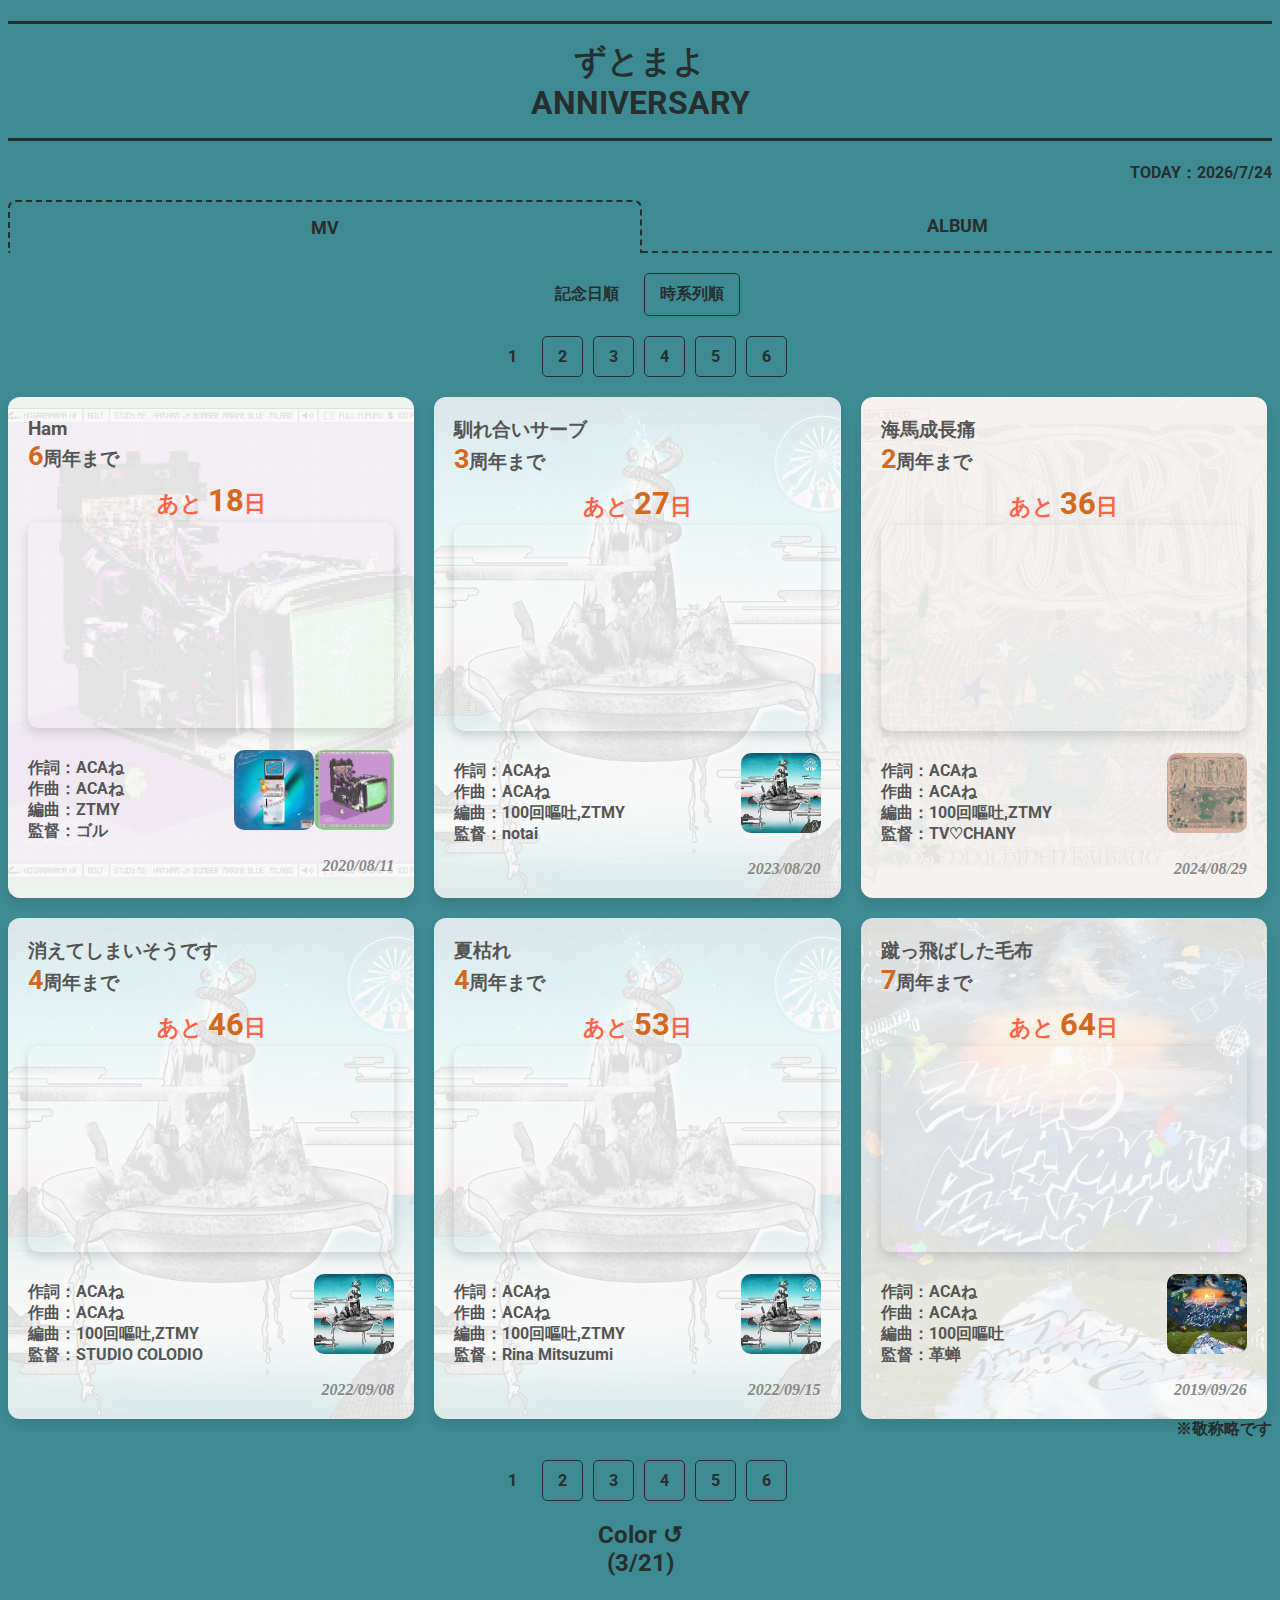
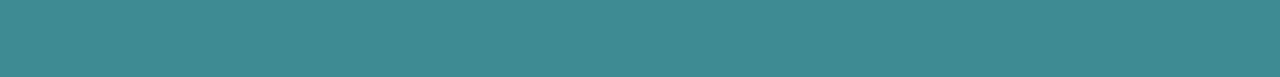
==== commit 050859f7: "紙吹雪実装" ====
--- a/index.html
+++ b/index.html
@@ -8,13 +8,10 @@
     <link rel="stylesheet" href="css/styles.css" />
   </head>
   <body>
-    <div id="confetti" class="confetti">
-      <canvas></canvas>
-      <h1 id="header" class="center-text" onclick="location.reload(true) ">
-        ずとまよ <br />ANNIVERSARY
-      </h1>
-      <div class="margin-bottom-100" id="display"></div>
-    </div>
+    <h1 id="header" class="center-text" onclick="location.reload(true) ">
+      ずとまよ <br />ANNIVERSARY
+    </h1>
+    <div class="margin-bottom-100" id="display"></div>
     <!-- オーバーレイと拡大画像表示用の要素 -->
     <div id="overlay">
       <img src="" alt="拡大表示画像" />
@@ -24,6 +21,10 @@
       href="https://fonts.googleapis.com/css2?family=Roboto:wght@400;700&display=swap"
       rel="stylesheet"
     />
+    <script
+      type="text/javascript"
+      src="https://cdn.jsdelivr.net/npm/canvas-confetti@1.3.2/dist/confetti.browser.min.js"
+    ></script>
     <script src="js/confetti.js"></script>
     <script src="js/functions.js"></script>
     <script src="js/main.js"></script>
--- a/css/styles.css
+++ b/css/styles.css
@@ -92,11 +92,10 @@
   left: 0;
   width: 100%;
   height: 100%;
-  background-image: url('../images/album/潜潜話.jpg'); /* 背景画像のパス */
   background-size: cover;
   background-position: center;
   background-repeat: no-repeat;
-  opacity: 0.1; /* 透明度を設定 (0.0 〜 1.0) */
+  opacity: 0.12; /* 透明度を設定 (0.0 〜 1.0) */
   z-index: 1; /* 背景画像を最背面に */
   pointer-events: none; /* 背景がクリックを邪魔しないように */
 }
@@ -217,14 +216,13 @@
 }
 
 
-/* 紙吹雪用CSS */
+/* confetti（紙吹雪）のcanvas設定 */
 .confetti canvas {
-  position: fixed;
+  position: absolute; /* card-item内で絶対位置 */
   top: 0;
   left: 0;
-  width: 100%;  /* 幅を全体に広げる */
-  height: 100%; /* 高さを全体に広げる */
-  pointer-events: none; /* 他の要素の操作を妨げないようにする */
+  z-index: 10;
+  pointer-events: none; /* マウスイベントを無効にする */
 }
 
 /* ページネーション用 */
@@ -233,6 +231,7 @@
   justify-content: center;
   align-items: center;
   margin: 20px 0;
+  flex-wrap: wrap; /* 改行を許可 */
 }
 
 .pagination a {
@@ -244,7 +243,7 @@
 }
 
 .pagination a.active {
-  border: 1px solid ;
+  border: 1px solid;
 }
 
 .pagination a.disabled {
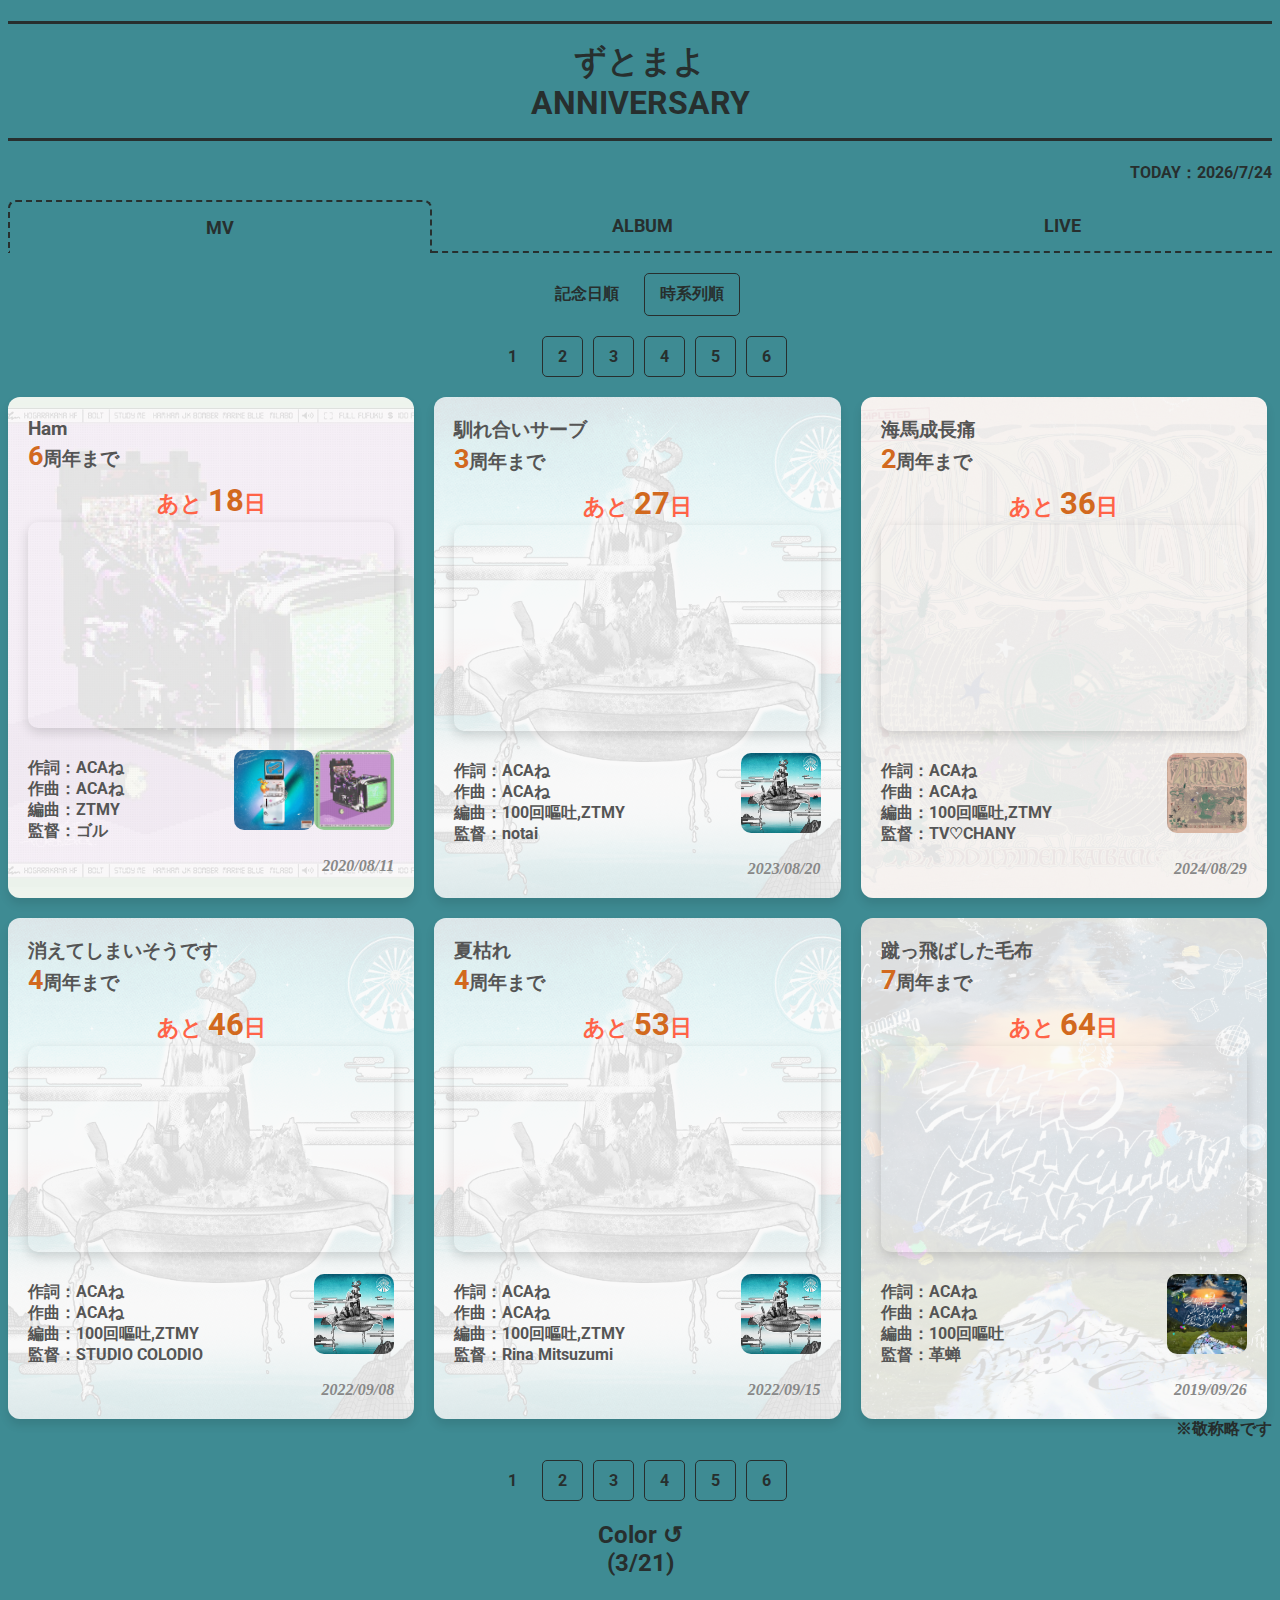
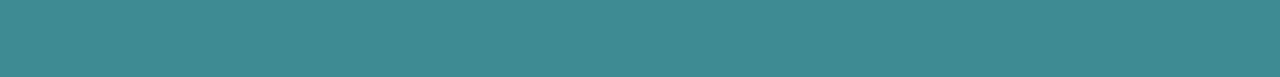
==== commit b923da86: "ライブの画像最適化" ====
--- a/index.html
+++ b/index.html
@@ -8,13 +8,16 @@
     <link rel="stylesheet" href="css/styles.css" />
   </head>
   <body>
-    <h1 id="header" class="center-text" onclick="location.reload(true) ">
-      ずとまよ <br />ANNIVERSARY
-    </h1>
-    <div class="margin-bottom-100" id="display"></div>
+    <div id="confetti" class="confetti">
+      <canvas></canvas>
+      <h1 id="header" class="center-text" onclick="location.reload(true) ">
+        ずとまよ <br />ANNIVERSARY
+      </h1>
+      <div class="margin-bottom-100" id="display"></div>
+    </div>
     <!-- オーバーレイと拡大画像表示用の要素 -->
     <div id="overlay">
-      <img src="" alt="拡大表示画像" />
+      <img src="" alt="" />
     </div>
     <script src="https://code.jquery.com/jquery-3.6.0.min.js"></script>
     <link
--- a/css/styles.css
+++ b/css/styles.css
@@ -216,13 +216,15 @@
 }
 
 
-/* confetti（紙吹雪）のcanvas設定 */
+/* 紙吹雪用CSS */
 .confetti canvas {
-  position: absolute; /* card-item内で絶対位置 */
+  position: fixed;
   top: 0;
   left: 0;
+  width: 100%;  /* 幅を全体に広げる */
+  height: 100%; /* 高さを全体に広げる */
+  pointer-events: none; /* 他の要素の操作を妨げないようにする */
   z-index: 10;
-  pointer-events: none; /* マウスイベントを無効にする */
 }
 
 /* ページネーション用 */
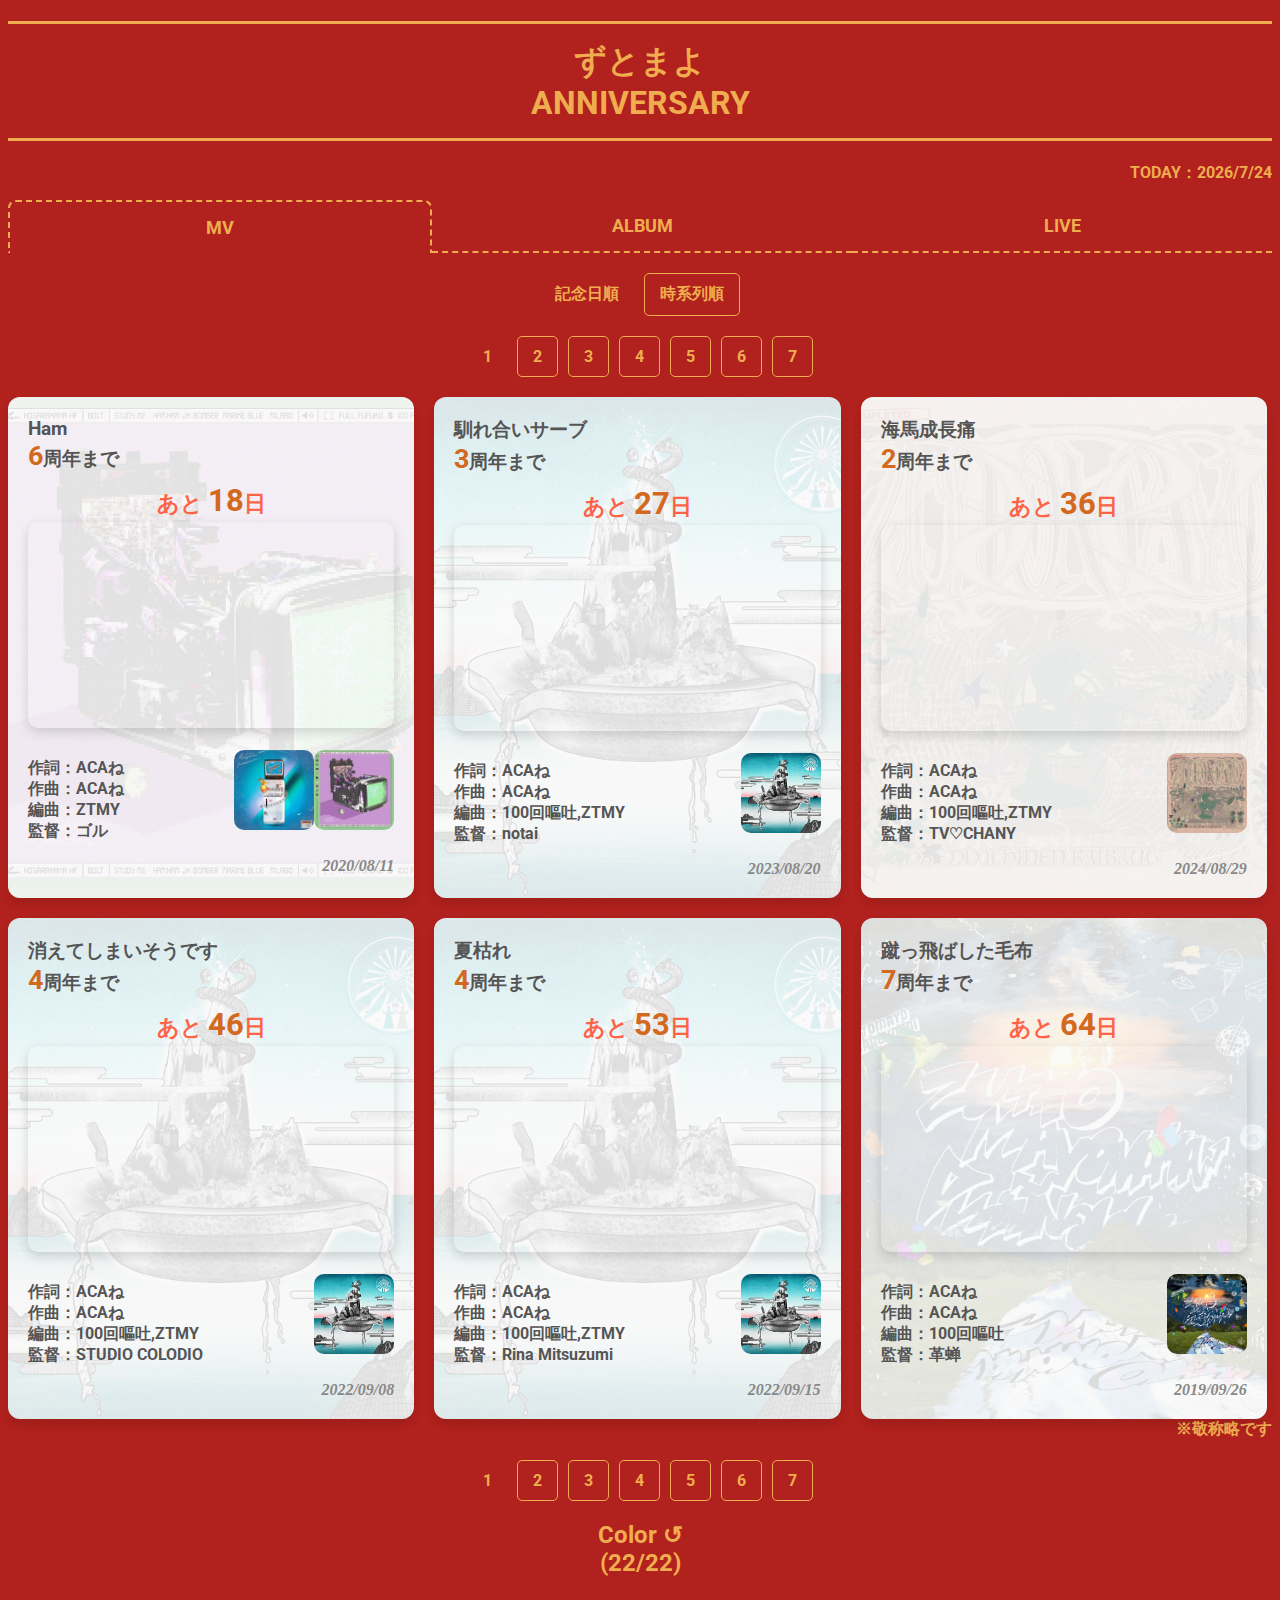
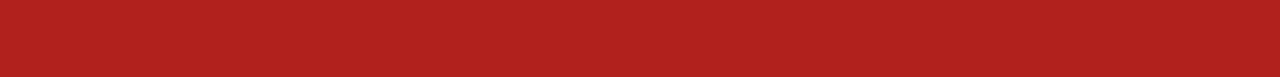
==== commit c5c80a64: "スピナーお試し実装" ====
--- a/index.html
+++ b/index.html
@@ -19,6 +19,8 @@
     <div id="overlay">
       <img src="" alt="" />
     </div>
+    <!-- スピナー -->
+    <div id="spinner" class="spinner"></div>
     <script src="https://code.jquery.com/jquery-3.6.0.min.js"></script>
     <link
       href="https://fonts.googleapis.com/css2?family=Roboto:wght@400;700&display=swap"
--- a/css/styles.css
+++ b/css/styles.css
@@ -311,3 +311,20 @@
 #overlay.active img {
   transform: scale(1); /* 拡大された状態 */
 }
+
+/* スピナー */
+.spinner {
+  width: 48px;
+  height: 48px;
+  border: 5px solid #e0e0e0;      /* 全体の薄いグレー */
+  border-top: 5px solid #888888;  /* 回転部分：濃いグレー */
+  border-radius: 50%;
+  animation: spin 1s linear infinite;
+  margin: 100px auto;
+  display: none;
+}
+
+@keyframes spin {
+  0% { transform: rotate(0deg); }
+  100% { transform: rotate(360deg); }
+}
